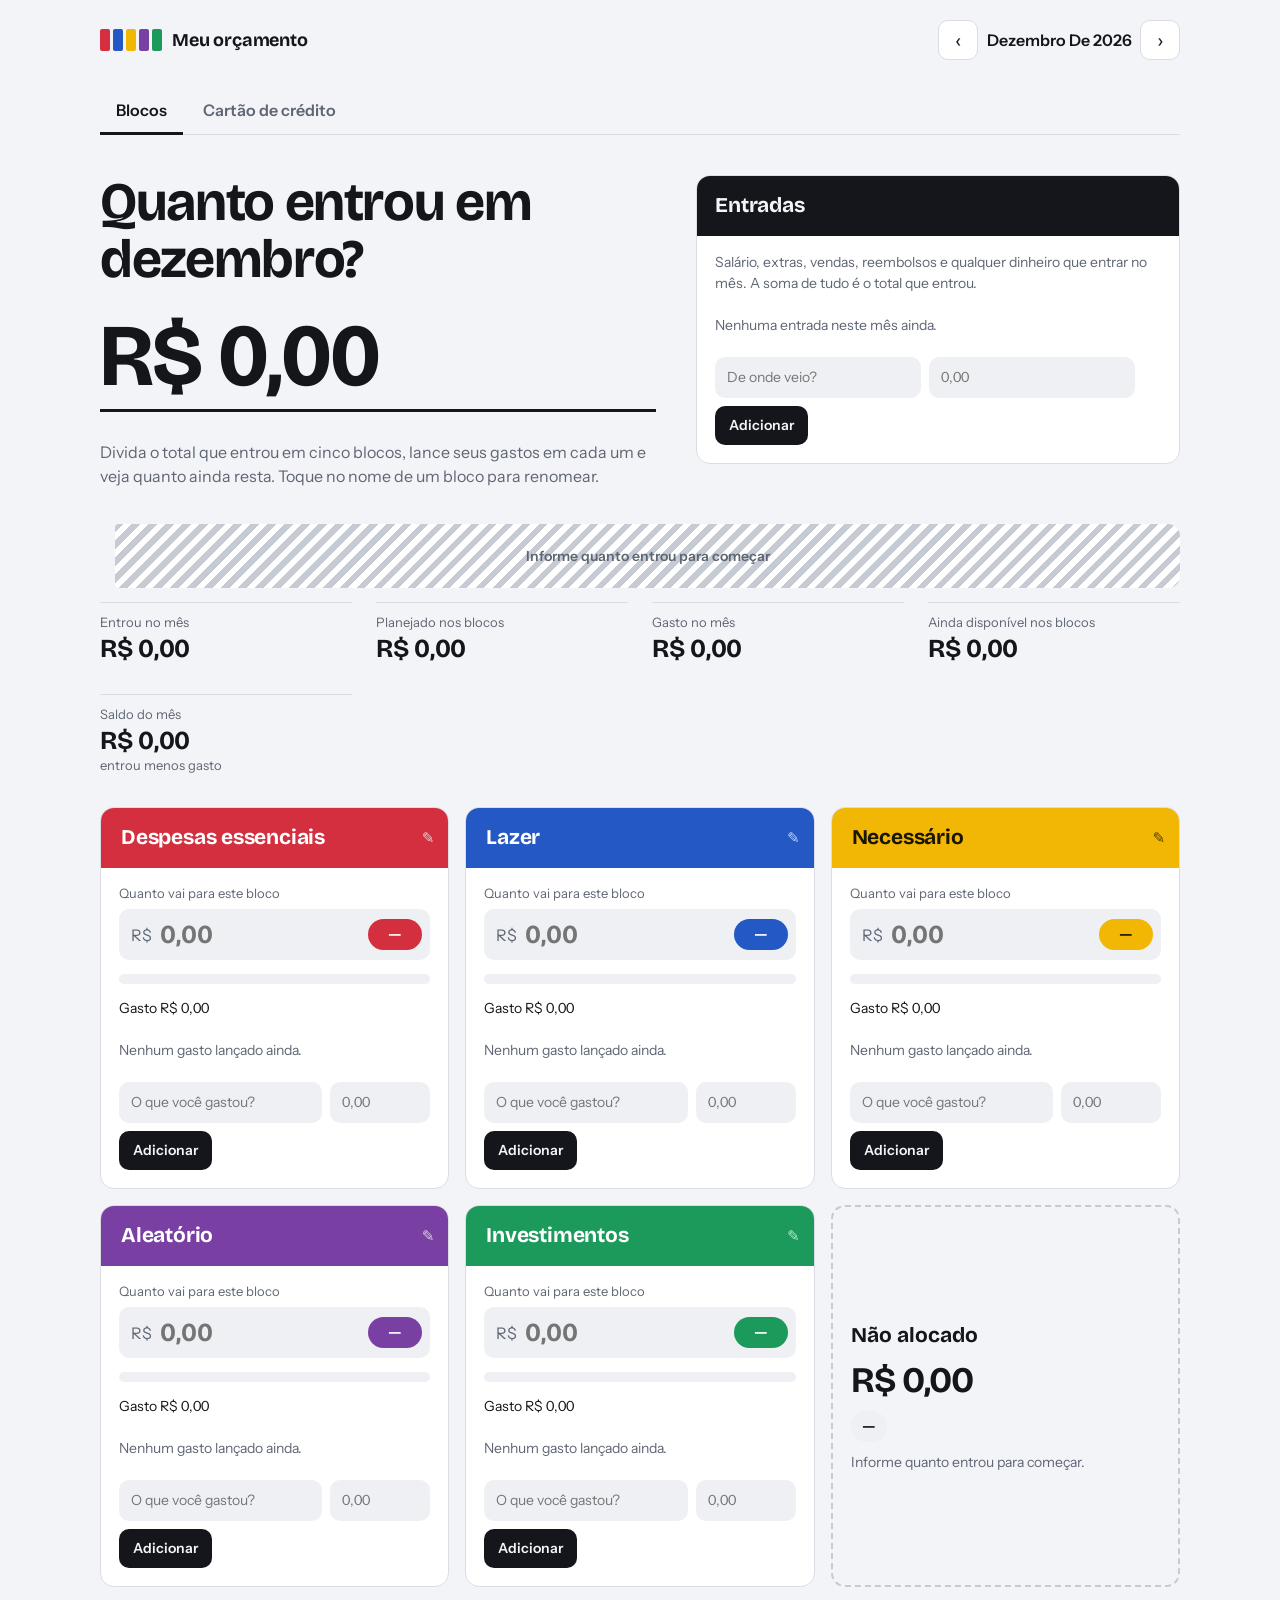
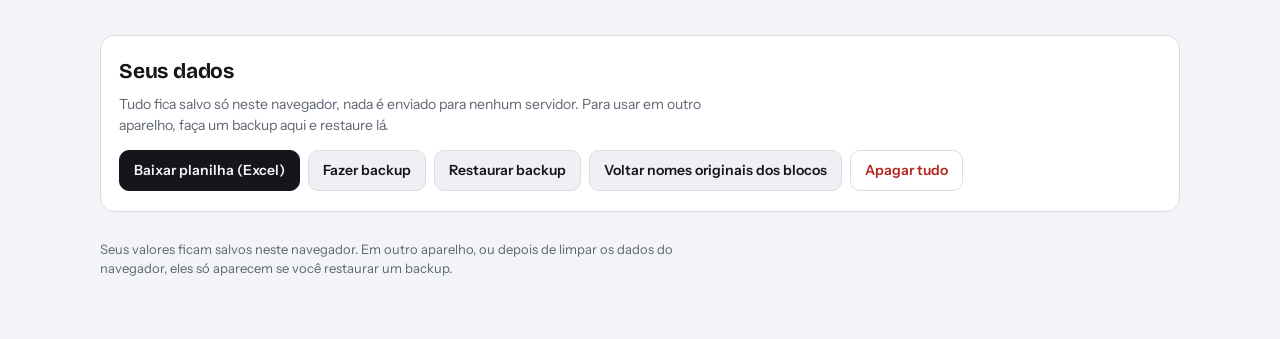
==== orcamento/index.html @ 3aa5ef47 "Cria versão pública da planilha Meu orçamento por blocos Página estática na pasta orcamento/, pronta" ====
<!DOCTYPE html>
<html lang="pt-BR">
<head>
<meta charset="utf-8">
<meta name="viewport" content="width=device-width, initial-scale=1, viewport-fit=cover">
<title>Meu orçamento por blocos</title>
<meta name="description" content="Planilha de orçamento gratuita: divida o que entrou no mês em 5 blocos, lance gastos e compras no cartão e veja quanto ainda resta. Seus dados ficam só no seu aparelho.">
<meta name="theme-color" content="#14161B">
<meta property="og:type" content="website">
<meta property="og:locale" content="pt_BR">
<meta property="og:title" content="Meu orçamento por blocos">
<meta property="og:description" content="Divida o que entrou no mês em 5 blocos, lance seus gastos e veja quanto ainda resta. Grátis e sem cadastro.">
<meta property="og:image" content="og.png">
<meta property="og:image:width" content="1200">
<meta property="og:image:height" content="630">
<meta name="twitter:card" content="summary_large_image">
<link rel="manifest" href="manifest.webmanifest">
<link rel="icon" href="icons/icon.svg" type="image/svg+xml">
<link rel="apple-touch-icon" href="icons/icon-192.png">
<meta name="apple-mobile-web-app-capable" content="yes">
<meta name="apple-mobile-web-app-title" content="Orçamento">
<link rel="preconnect" href="https://fonts.googleapis.com">
<link rel="preconnect" href="https://fonts.gstatic.com" crossorigin>
<link href="https://fonts.googleapis.com/css2?family=Bricolage+Grotesque:opsz,wght@12..96,500;12..96,700&family=Instrument+Sans:wght@400;500;600&display=swap" rel="stylesheet">
<style>
:root{
  --bg:#F3F4F7; --surface:#FFFFFF; --ink:#14161B; --muted:#5E6573; --line:#DADDE4;
  --field:#EEF0F4; --danger:#B3261E; --hatch:#C5CAD3;
  --display:'Bricolage Grotesque','Segoe UI',system-ui,sans-serif;
  --body:'Instrument Sans','Segoe UI',system-ui,-apple-system,sans-serif;
  box-sizing:border-box;
  padding-top:env(safe-area-inset-top,0px);
  padding-bottom:env(safe-area-inset-bottom,0px);
}
@media (prefers-color-scheme: dark){
  :root:not([data-theme="light"]){
    --bg:#101216; --surface:#181B21; --ink:#ECEEF2; --muted:#9AA1AE; --line:#2B3038;
    --field:#20242B; --danger:#FF8F86; --hatch:#3A404B;
  }
}
:root[data-theme="dark"]{
  --bg:#101216; --surface:#181B21; --ink:#ECEEF2; --muted:#9AA1AE; --line:#2B3038;
  --field:#20242B; --danger:#FF8F86; --hatch:#3A404B;
}
html{scroll-padding-top:env(safe-area-inset-top,0px);}
*,*::before,*::after{box-sizing:border-box;}
body{margin:0;background:var(--bg);color:var(--ink);font-family:var(--body);font-size:16px;line-height:1.5;-webkit-font-smoothing:antialiased;}
.wrap{max-width:1120px;margin:0 auto;padding:0 20px;}
button,input{font:inherit;color:inherit;}
button{cursor:pointer;}
:focus-visible{outline:3px solid var(--ink);outline-offset:2px;}
.num,.money,.seg,.pct,.nums,.exp .v,.summary dd{font-variant-numeric:tabular-nums;}

/* topo */
.top{display:flex;align-items:center;justify-content:space-between;gap:12px;padding:20px 0 0;flex-wrap:wrap;}
.brand{display:flex;align-items:center;gap:10px;font-family:var(--display);font-weight:700;font-size:18px;letter-spacing:-.01em;}
.mark{display:flex;gap:3px;}
.mark i{display:block;width:10px;height:22px;border-radius:2px;}
.monthnav{display:flex;align-items:center;gap:6px;}
.monthnav button{width:40px;height:40px;border-radius:10px;border:1px solid var(--line);background:var(--surface);font-size:20px;line-height:1;display:grid;place-items:center;}
.monthnav button:hover{border-color:var(--ink);}
#monthLabel{min-width:150px;text-align:center;font-weight:600;text-transform:capitalize;}

/* hero */
.hero{padding:40px 0 4px;}
.hero h1{font-family:var(--display);font-weight:700;font-size:clamp(30px,5.4vw,54px);line-height:1.05;letter-spacing:-.025em;margin:0 0 20px;max-width:18ch;}
.lede{color:var(--muted);max-width:54ch;margin:18px 0 0;}
.copy{margin-top:14px;border:1px solid var(--line);background:var(--surface);border-radius:10px;padding:9px 14px;font-weight:600;}
.copy:hover{border-color:var(--ink);}

/* faixa proporcional */
.strip{display:flex;gap:3px;height:64px;margin:32px 0 14px;}
.seg{flex:0 1 0;flex-grow:0;min-width:0;overflow:hidden;white-space:nowrap;display:flex;align-items:center;justify-content:center;font-weight:600;font-size:14px;background:var(--c);color:var(--on);border-radius:4px;transition:flex-grow .35s ease;}
.seg:first-child{border-radius:12px 4px 4px 12px;}
.seg:last-child{border-radius:4px 12px 12px 4px;}
.seg.free{background:repeating-linear-gradient(135deg,var(--hatch) 0 6px,transparent 6px 12px);background-color:var(--surface);color:var(--muted);}
.warn{color:var(--danger);font-weight:600;margin:0 0 10px;}
.warn:empty{display:none;}

.summary{display:grid;grid-template-columns:repeat(auto-fit,minmax(200px,1fr));gap:12px 24px;margin:0;}
.summary div{border-top:1px solid var(--line);padding-top:10px;}
.summary dt{font-size:13px;color:var(--muted);}
.summary dd{margin:0;}
.summary .big{font-family:var(--display);font-weight:700;font-size:26px;line-height:1.2;letter-spacing:-.01em;}
.summary .sub{font-size:13px;color:var(--muted);min-height:1.4em;}

/* blocos */
.grid{display:grid;grid-template-columns:repeat(auto-fill,minmax(min(100%,320px),1fr));gap:16px;margin-top:32px;}
.block{background:var(--surface);border:1px solid var(--line);border-radius:14px;overflow:hidden;display:flex;flex-direction:column;}
.bh{background:var(--c);color:var(--on);padding:10px 14px;display:flex;align-items:center;gap:6px;}
.bname{flex:1;min-width:0;border:0;border-radius:8px;background:transparent;color:inherit;font-family:var(--display);font-weight:700;font-size:21px;letter-spacing:-.01em;padding:4px 6px;}
.bname:hover{background:rgba(255,255,255,.14);}
.bname:focus{outline:2px solid var(--on);background:rgba(0,0,0,.12);}
.bh .pen{opacity:.75;font-size:15px;pointer-events:none;}
.bb{padding:16px 18px 18px;display:flex;flex-direction:column;gap:14px;flex:1;}
.plan label{display:block;font-size:13px;color:var(--muted);margin-bottom:6px;}
.planrow{display:flex;align-items:center;gap:8px;background:var(--field);border-radius:10px;padding:6px 8px 6px 12px;}
.planrow:focus-within{outline:2px solid var(--ink);}
.planrow .rs{color:var(--muted);}
.planrow input{flex:1;min-width:0;border:0;background:transparent;outline:none;font-family:var(--display);font-weight:700;font-size:26px;padding:0;}
.pct{background:var(--c);color:var(--on);border-radius:999px;padding:4px 11px;font-weight:700;font-size:15px;min-width:54px;text-align:center;}
.meter{height:10px;background:var(--field);border-radius:99px;overflow:hidden;}
.fill{height:100%;width:0;background:var(--c);border-radius:99px;transition:width .3s ease;}
.nums{display:flex;justify-content:space-between;gap:8px;font-size:14px;flex-wrap:wrap;}
.nums .over{color:var(--danger);font-weight:600;}
.exp{list-style:none;margin:0;padding:0;max-height:190px;overflow-y:auto;}
.exp li{display:flex;align-items:center;gap:8px;padding:7px 0;border-bottom:1px solid var(--line);font-size:14px;}
.exp .d{flex:1;overflow-wrap:anywhere;}
.exp .x{width:28px;height:28px;border:0;background:none;color:var(--muted);border-radius:6px;font-size:18px;line-height:1;}
.exp .x:hover{color:var(--danger);background:var(--field);}
.exp li.empty{color:var(--muted);border-bottom:0;padding-left:0;}
.add{display:flex;flex-wrap:wrap;gap:8px;}
.add input{background:var(--field);border:1px solid transparent;border-radius:10px;padding:9px 11px;font-size:14px;min-width:0;}
.add input:focus{outline:2px solid var(--ink);}
.add [data-desc]{flex:1 1 140px;}
.add [data-val]{flex:0 0 100px;}
.add button{flex:0 0 auto;background:var(--ink);color:var(--bg);border:0;border-radius:10px;padding:9px 14px;font-weight:600;font-size:14px;}
.add button:hover{opacity:.85;}
.err{margin:-6px 0 0;font-size:13px;color:var(--danger);}
.err:empty{display:none;}

.free-card{border:2px dashed var(--hatch);border-radius:14px;padding:20px 18px;display:flex;flex-direction:column;justify-content:center;gap:10px;min-height:180px;}
.free-card h2{margin:0;font-family:var(--display);font-weight:700;font-size:21px;}
.free-card.neg h2,.free-card.neg .fv{color:var(--danger);}
.free-card .fv{font-family:var(--display);font-weight:700;font-size:36px;line-height:1.1;letter-spacing:-.02em;}
.free-card .fp{align-self:flex-start;background:var(--field);border-radius:999px;padding:4px 11px;font-weight:700;font-size:15px;}
.free-card .fh{margin:0;color:var(--muted);font-size:14px;}

[hidden]{display:none !important;}
.hero-grid{display:grid;grid-template-columns:minmax(0,1.15fr) minmax(0,1fr);gap:32px 40px;align-items:start;}
@media (max-width:820px){.hero-grid{grid-template-columns:1fr;}}
.bigtotal{width:min(100%,560px);border-bottom:3px solid var(--ink);padding-bottom:4px;margin-bottom:28px;font-family:var(--display);font-weight:700;font-size:clamp(44px,11vw,88px);line-height:1.1;letter-spacing:-.02em;font-variant-numeric:tabular-nums;overflow-wrap:anywhere;}
.inbox{background:var(--surface);border:1px solid var(--line);border-radius:14px;overflow:hidden;}
.inbox .ih{background:var(--ink);color:var(--bg);padding:14px 18px;display:flex;justify-content:space-between;align-items:baseline;gap:12px;}
.inbox h2{margin:0;font-family:var(--display);font-weight:700;font-size:21px;letter-spacing:-.01em;}
.inbox .ib{padding:16px 18px 18px;display:flex;flex-direction:column;gap:14px;}
.inbox .isub{margin:0;font-size:14px;color:var(--muted);}
.tabs{display:flex;gap:4px;margin:28px 0 0;border-bottom:1px solid var(--line);}
.tabs button{border:0;background:none;padding:10px 16px;font-weight:600;color:var(--muted);border-bottom:3px solid transparent;margin-bottom:-1px;}
.tabs button:hover{color:var(--ink);}
.tabs button[aria-selected="true"]{color:var(--ink);border-bottom-color:var(--ink);}
.exp li.cardli{padding-right:36px;}
.exp .ctag{display:inline-block;margin-left:8px;padding:1px 8px;border-radius:999px;background:var(--field);color:var(--muted);font-size:12px;font-weight:600;white-space:nowrap;}
.cardline{margin:-6px 0 0;font-size:13px;color:var(--muted);}
.cardline:empty{display:none;}

.cardhead{display:flex;justify-content:space-between;align-items:flex-end;gap:16px;flex-wrap:wrap;padding-top:40px;}
.ptitle{font-family:var(--display);font-weight:700;font-size:clamp(30px,5.4vw,54px);line-height:1.05;letter-spacing:-.025em;margin:0;}
.ftotal{font-family:var(--display);font-weight:700;font-size:clamp(32px,7vw,56px);line-height:1.05;letter-spacing:-.02em;font-variant-numeric:tabular-nums;}
.cform{background:var(--surface);border:1px solid var(--line);border-radius:14px;padding:18px;margin-top:24px;display:grid;grid-template-columns:repeat(auto-fit,minmax(160px,1fr));gap:14px;align-items:end;}
.cform label{display:block;font-size:13px;color:var(--muted);margin-bottom:6px;}
.cform input,.cform select{width:100%;background:var(--field);border:1px solid transparent;border-radius:10px;padding:10px 11px;font-size:15px;color:var(--ink);font-family:inherit;}
.cform input:focus,.cform select:focus{outline:2px solid var(--ink);}
.cform .wide{grid-column:1/-1;}
.cform button{background:var(--ink);color:var(--bg);border:0;border-radius:10px;padding:11px 16px;font-weight:600;}
.cform button:hover{opacity:.85;}
.cform .note{grid-column:1/-1;margin:0;font-size:13px;color:var(--muted);min-height:1.4em;}
.cform .err{grid-column:1/-1;margin:0;}
.flist{list-style:none;margin:20px 0 0;padding:0;background:var(--surface);border:1px solid var(--line);border-radius:14px;overflow:hidden;}
.flist li{display:flex;align-items:center;gap:12px;padding:12px 16px;border-bottom:1px solid var(--line);}
.flist li:last-child{border-bottom:0;}
.flist .dot{flex:0 0 12px;height:12px;border-radius:3px;}
.flist .info{flex:1;min-width:0;overflow-wrap:anywhere;}
.flist .info small{display:block;color:var(--muted);font-size:13px;}
.flist .v{font-weight:600;font-variant-numeric:tabular-nums;}
.flist .x{width:30px;height:30px;border:0;background:none;color:var(--muted);border-radius:6px;font-size:18px;line-height:1;}
.flist .x:hover{color:var(--danger);background:var(--field);}
.flist li.empty{color:var(--muted);padding:18px 16px;}
.chips{display:flex;flex-wrap:wrap;gap:8px;margin-top:16px;}
.chip{background:var(--c);color:var(--on);border-radius:999px;padding:6px 12px;font-weight:600;font-size:14px;font-variant-numeric:tabular-nums;}
.fnote{font-size:13px;color:var(--muted);margin:12px 0 0;max-width:70ch;}
.nextwrap{margin-top:32px;}
.nextwrap h2{font-family:var(--display);font-weight:700;font-size:20px;margin:0 0 12px;}

/* seus dados */
.tools{margin-top:48px;background:var(--surface);border:1px solid var(--line);border-radius:14px;padding:20px 18px;}
.tools h2{margin:0 0 6px;font-family:var(--display);font-weight:700;font-size:21px;letter-spacing:-.01em;}
.tools p{margin:0;color:var(--muted);font-size:14px;max-width:70ch;}
.toolbtns{display:flex;flex-wrap:wrap;gap:8px;margin-top:14px;}
.toolbtns button{border:1px solid var(--line);background:var(--field);border-radius:10px;padding:9px 14px;font-weight:600;font-size:14px;}
.toolbtns button:hover{border-color:var(--ink);}
.toolbtns .primary{background:var(--ink);color:var(--bg);border-color:var(--ink);}
.toolbtns .danger{color:var(--danger);background:transparent;}
.toolbtns .danger:hover{border-color:var(--danger);}
.tools .msg{margin-top:10px;font-weight:600;color:var(--ink);}
.tools .msg:empty{display:none;}

footer{padding:28px 0 56px;color:var(--muted);font-size:13px;}
footer p{margin:0 0 4px;max-width:70ch;}
footer a{color:var(--ink);font-weight:600;}
.storewarn{color:var(--danger);font-weight:600;}
.storewarn:empty{display:none;}

@media (prefers-reduced-motion: reduce){.seg,.fill{transition:none;}}
@media (max-width:520px){.wrap{padding:0 16px;}.strip{height:52px;}.seg{font-size:12px;}}
</style>
</head>
<body>
<div class="wrap">
  <header class="top">
    <div class="brand">
      <span class="mark" aria-hidden="true">
        <i style="background:#D42F3F"></i><i style="background:#2458C4"></i><i style="background:#F2B705"></i><i style="background:#7A3FA3"></i><i style="background:#1C9A5B"></i>
      </span>
      Meu orçamento
    </div>
    <nav class="monthnav" aria-label="Escolher mês">
      <button id="prev" type="button" aria-label="Mês anterior">‹</button>
      <span id="monthLabel" aria-live="polite"></span>
      <button id="next" type="button" aria-label="Próximo mês">›</button>
    </nav>
  </header>

  <div class="tabs" role="tablist" aria-label="Seções">
    <button type="button" role="tab" id="tab-blocos" aria-selected="true" aria-controls="panel-blocos">Blocos</button>
    <button type="button" role="tab" id="tab-cartao" aria-selected="false" aria-controls="panel-cartao" tabindex="-1">Cartão de crédito</button>
  </div>

  <main>
  <div id="panel-blocos" role="tabpanel" aria-labelledby="tab-blocos">
    <section class="hero">
    <div class="hero-grid">
    <div>
      <h1 id="heroTitle">Quanto entrou neste mês?</h1>
      <div id="bigTotal" class="bigtotal" aria-live="polite" aria-label="Total que entrou no mês">R$ 0,00</div>
      <p class="lede">Divida o total que entrou em cinco blocos, lance seus gastos em cada um e veja quanto ainda resta. Toque no nome de um bloco para renomear.</p>
      <button id="copyPlan" class="copy" type="button" hidden></button>
    </div>

    <div class="inbox">
      <div class="ih"><h2>Entradas</h2></div>
      <div class="ib">
        <p class="isub">Salário, extras, vendas, reembolsos e qualquer dinheiro que entrar no mês. A soma de tudo é o total que entrou.</p>
        <ul id="entList" class="exp"></ul>
        <div class="add">
          <input id="entDesc" type="text" maxlength="60" placeholder="De onde veio?" aria-label="Descrição da entrada" autocomplete="off">
          <input id="entVal" class="money" inputmode="decimal" placeholder="0,00" aria-label="Valor da entrada" autocomplete="off">
          <button id="entAdd" type="button">Adicionar</button>
        </div>
        <p id="entErr" class="err" role="alert"></p>
      </div>
    </div>
    </div>
    </section>

    <section aria-label="Como a renda está dividida">
      <div id="strip" class="strip"></div>
      <p id="warn" class="warn" role="status"></p>
      <dl id="summary" class="summary"></dl>
    </section>

    <section id="grid" class="grid" aria-label="Blocos do mês"></section>
  </div>

  <div id="panel-cartao" role="tabpanel" aria-labelledby="tab-cartao" hidden>
    <div class="cardhead">
      <h1 id="cardTitle" class="ptitle">Fatura do mês</h1>
      <div id="faturaTotal" class="ftotal">R$ 0,00</div>
    </div>
    <p class="lede">Lance cada compra no cartão e escolha a qual bloco ela pertence. O valor entra no gasto desse bloco, no mês da fatura. Não lance a mesma compra de novo na aba Blocos.</p>

    <div class="cform">
      <div class="wide">
        <label for="cDesc">O que você comprou</label>
        <input id="cDesc" type="text" maxlength="60" placeholder="Ex.: Tênis, assinatura, mercado" autocomplete="off">
      </div>
      <div>
        <label for="cVal">Valor total da compra (R$)</label>
        <input id="cVal" inputmode="decimal" placeholder="0,00" autocomplete="off">
      </div>
      <div>
        <label for="cParc">Parcelas</label>
        <input id="cParc" type="number" min="1" max="48" value="1" inputmode="numeric">
      </div>
      <div>
        <label for="cBlock">Bloco</label>
        <select id="cBlock"></select>
      </div>
      <div>
        <label for="cStart">Primeira fatura</label>
        <select id="cStart"></select>
      </div>
      <div>
        <button id="cAdd" type="button">Lançar compra</button>
      </div>
      <p id="cPrev" class="note"></p>
      <p id="cErr" class="err" role="alert"></p>
    </div>

    <ul id="flist" class="flist"></ul>
    <p class="fnote">Remover uma compra apaga todas as parcelas dela, em todos os meses.</p>
    <div id="fchips" class="chips" aria-label="Fatura por bloco"></div>

    <div id="fnextWrap" class="nextwrap" hidden>
      <h2>Já comprometido nas próximas faturas</h2>
      <dl id="fnext" class="summary"></dl>
    </div>
  </div>

  <section class="tools" aria-labelledby="toolsTitle">
    <h2 id="toolsTitle">Seus dados</h2>
    <p>Tudo fica salvo só neste navegador, nada é enviado para nenhum servidor. Para usar em outro aparelho, faça um backup aqui e restaure lá.</p>
    <div class="toolbtns">
      <button id="expCsv" type="button" class="primary">Baixar planilha (Excel)</button>
      <button id="expJson" type="button">Fazer backup</button>
      <button id="impBtn" type="button">Restaurar backup</button>
      <button id="resetNames" type="button">Voltar nomes originais dos blocos</button>
      <button id="wipe" type="button" class="danger">Apagar tudo</button>
    </div>
    <input id="impJson" type="file" accept="application/json,.json" hidden>
    <p id="toolMsg" class="msg" role="status"></p>
  </section>
  </main>

  <footer>
    <p>Seus valores ficam salvos neste navegador. Em outro aparelho, ou depois de limpar os dados do navegador, eles só aparecem se você restaurar um backup.</p>
    <p id="credit" hidden></p>
    <p id="storeWarn" class="storewarn"></p>
  </footer>
</div>

<script>
(function(){
  // Seu @ do Instagram (sem o @). Deixe vazio para não mostrar o crédito no rodapé.
  var INSTAGRAM = '';

  var KEY = 'financas-blocos-v1';
  var BLOCKS = [
    {id:'essenciais',    padrao:'Despesas essenciais', cor:'#D42F3F', on:'#FFFFFF'},
    {id:'lazer',         padrao:'Lazer',               cor:'#2458C4', on:'#FFFFFF'},
    {id:'necessario',    padrao:'Necessário',          cor:'#F2B705', on:'#1B1600'},
    {id:'aleatorio',     padrao:'Aleatório',           cor:'#7A3FA3', on:'#FFFFFF'},
    {id:'investimentos', padrao:'Investimentos',       cor:'#1C9A5B', on:'#FFFFFF'}
  ];

  var brl  = new Intl.NumberFormat('pt-BR',{style:'currency',currency:'BRL'});
  var numf = new Intl.NumberFormat('pt-BR',{minimumFractionDigits:2,maximumFractionDigits:2});
  var pctf = new Intl.NumberFormat('pt-BR',{maximumFractionDigits:1});
  function fmtPct(v,t){ return t>0 ? pctf.format(v/t*100)+'%' : '—'; }
  function $(s,r){ return (r||document).querySelector(s); }
  function uid(){ return Date.now()+'-'+Math.random().toString(36).slice(2,7); }
  function esc(s){ return String(s).replace(/[&<>"']/g,function(c){ return '&#'+c.charCodeAt(0)+';'; }); }

  /* ---------- dados ---------- */
  var storageOk = true;
  function normalize(d){
    if(!d || typeof d.months!=='object' || d.months===null || Array.isArray(d.months)) return null;
    if(!Array.isArray(d.cards)) d.cards = [];
    if(!d.names || typeof d.names!=='object') d.names = {};
    Object.keys(d.months).forEach(function(k){
      var m = d.months[k];
      if(!m || typeof m!=='object'){ delete d.months[k]; return; }
      if(!m.plan) m.plan = {};
      if(!m.spent) m.spent = {};
      migrate(m);
    });
    return d;
  }
  function load(){
    try{
      var raw = localStorage.getItem(KEY);
      if(raw){ var d = normalize(JSON.parse(raw)); if(d) return d; }
    }catch(e){ storageOk = false; }
    return {months:{},cards:[],names:{}};
  }
  function save(){
    try{ localStorage.setItem(KEY, JSON.stringify(data)); storageOk = true; }
    catch(e){ storageOk = false; }
    $('#storeWarn').textContent = storageOk ? '' : 'Não foi possível salvar neste navegador. Os valores valem só enquanto esta página estiver aberta.';
  }
  var data = load();

  function applyNames(){
    BLOCKS.forEach(function(b){ b.nome = (data.names && data.names[b.id]) || b.padrao; });
  }
  applyNames();

  function ymKey(d){ return d.getFullYear()+'-'+String(d.getMonth()+1).padStart(2,'0'); }
  function keyDate(k){ var p=k.split('-').map(Number); return new Date(p[0],p[1]-1,1); }
  function monthName(k){ return keyDate(k).toLocaleDateString('pt-BR',{month:'long'}); }
  function monthLong(k){ return keyDate(k).toLocaleDateString('pt-BR',{month:'long',year:'numeric'}); }
  function shift(k,n){ var d=keyDate(k); d.setMonth(d.getMonth()+n); return ymKey(d); }
  var cur = ymKey(new Date());

  function month(){
    if(!data.months[cur]) data.months[cur] = {income:0, plan:{}, spent:{}};
    var m = data.months[cur];
    if(!m.plan) m.plan = {};
    if(!m.spent) m.spent = {};
    migrate(m);
    return m;
  }
  // a antiga "entrada do início do mês" vira uma entrada comum na lista
  function migrate(m){
    if(!m.entries) m.entries = [];
    if(m.income>0){
      m.entries.unshift({id:'ini-'+uid(), desc:'Entrada do início do mês', value:m.income});
    }
    m.income = 0;
  }
  function entriesSum(m){ return (m.entries||[]).reduce(function(a,e){ return a + e.value; },0); }
  function incomeTotal(m){ return Math.round(((m.income||0) + entriesSum(m))*100)/100; }
  function plannedSum(m){ return BLOCKS.reduce(function(a,b){ return a + (m.plan[b.id]||0); },0); }
  function monthDiff(a,b){
    var x = a.split('-').map(Number), y = b.split('-').map(Number);
    return (y[0]-x[0])*12 + (y[1]-x[1]);
  }
  // parcelas do cartão que caem na fatura de um mês
  function chargesFor(key){
    var out = [];
    data.cards.forEach(function(p){
      var i = monthDiff(p.start,key);
      if(i>=0 && i<p.parcels){
        var cents = Math.round(p.total*100), base = Math.floor(cents/p.parcels);
        var c = (i===p.parcels-1) ? cents - base*(p.parcels-1) : base;
        out.push({p:p, n:i+1, value:c/100});
      }
    });
    return out;
  }
  function cardSpent(key,id){
    return chargesFor(key).reduce(function(a,c){ return c.p.block===id ? a + c.value : a; },0);
  }
  function manualOf(m,id){ return (m.spent[id]||[]).reduce(function(a,e){ return a + e.value; },0); }
  function spentOf(m,id){ return manualOf(m,id) + cardSpent(cur,id); }
  function spentSum(m){ return BLOCKS.reduce(function(a,b){ return a + spentOf(m,b.id); },0); }

  function parseBRL(s){
    s = String(s).replace(/[^\d.,]/g,'');
    if(!s) return 0;
    if(s.indexOf(',')>-1){ s = s.replace(/\./g,'').replace(',','.'); }
    else if(/^\d{1,3}(\.\d{3})+$/.test(s)){ s = s.replace(/\./g,''); }
    var n = parseFloat(s);
    return (isFinite(n) && n>0) ? Math.round(n*100)/100 : 0;
  }
  function setField(el,v){ el.value = v>0 ? numf.format(v) : ''; }
  function clean(el){ var v = el.value.replace(/[^\d.,]/g,''); if(v!==el.value) el.value = v; }

  /* ---------- montagem ---------- */
  var grid = $('#grid'), strip = $('#strip'), segs = {}, freeSeg;

  function buildStrip(){
    strip.innerHTML = '';
    BLOCKS.forEach(function(b){
      var s = document.createElement('div');
      s.className = 'seg';
      s.style.setProperty('--c',b.cor); s.style.setProperty('--on',b.on);
      strip.appendChild(s); segs[b.id] = s;
    });
    freeSeg = document.createElement('div');
    freeSeg.className = 'seg free';
    strip.appendChild(freeSeg);
  }

  function buildCard(b,m){
    var el = document.createElement('article');
    el.className = 'block'; el.dataset.id = b.id;
    el.style.setProperty('--c',b.cor); el.style.setProperty('--on',b.on);
    el.innerHTML =
      '<div class="bh"><input class="bname" data-name type="text" maxlength="30" aria-label="Nome do bloco" autocomplete="off"><span class="pen" aria-hidden="true">✎</span></div>'+
      '<div class="bb">'+
        '<div class="plan">'+
          '<label for="plan-'+b.id+'">Quanto vai para este bloco</label>'+
          '<div class="planrow"><span class="rs">R$</span>'+
            '<input id="plan-'+b.id+'" class="money" data-plan inputmode="decimal" placeholder="0,00" autocomplete="off">'+
            '<span class="pct" data-pct>—</span></div>'+
        '</div>'+
        '<div class="meter"><div class="fill" data-fill></div></div>'+
        '<div class="nums"><span data-spent></span><span data-left></span></div>'+
        '<p class="cardline" data-card></p>'+
        '<ul class="exp" data-list></ul>'+
        '<div class="add">'+
          '<input data-desc type="text" maxlength="60" placeholder="O que você gastou?" aria-label="Descrição do gasto em '+esc(b.nome)+'">'+
          '<input data-val class="money" inputmode="decimal" placeholder="0,00" autocomplete="off" aria-label="Valor do gasto em '+esc(b.nome)+'">'+
          '<button type="button" data-add>Adicionar</button>'+
        '</div>'+
        '<p class="err" data-err role="alert"></p>'+
      '</div>';
    $('[data-name]',el).value = b.nome;
    setField($('[data-plan]',el), m.plan[b.id]||0);
    renderList(el,b.id);
    return el;
  }

  function buildFree(){
    var el = document.createElement('article');
    el.className = 'free-card'; el.id = 'free';
    el.innerHTML =
      '<h2 data-ft>Não alocado</h2>'+
      '<div class="fv" data-fv></div>'+
      '<span class="fp" data-fp>—</span>'+
      '<p class="fh" data-fh></p>';
    return el;
  }

  function renderList(card,id){
    var m = month(), ul = $('[data-list]',card);
    ul.innerHTML = '';
    var arr = m.spent[id]||[];
    var cardItems = chargesFor(cur).filter(function(c){ return c.p.block===id; });
    if(!arr.length && !cardItems.length){
      var li = document.createElement('li'); li.className='empty';
      li.textContent = 'Nenhum gasto lançado ainda.';
      ul.appendChild(li); return;
    }
    cardItems.forEach(function(c){
      var li = document.createElement('li'); li.className='cardli';
      var d = document.createElement('span'); d.className='d';
      d.textContent = c.p.desc;
      var tag = document.createElement('small'); tag.className='ctag';
      tag.textContent = c.p.parcels>1 ? 'Cartão '+c.n+'/'+c.p.parcels : 'Cartão';
      d.appendChild(tag);
      var v = document.createElement('span'); v.className='v'; v.textContent = brl.format(c.value);
      li.appendChild(d); li.appendChild(v);
      ul.appendChild(li);
    });
    arr.slice().reverse().forEach(function(e){
      var li = document.createElement('li');
      var d = document.createElement('span'); d.className='d'; d.textContent = e.desc;
      var v = document.createElement('span'); v.className='v'; v.textContent = brl.format(e.value);
      var x = document.createElement('button'); x.type='button'; x.className='x'; x.textContent='×';
      x.setAttribute('aria-label','Remover gasto '+e.desc); x.dataset.del = e.id;
      li.appendChild(d); li.appendChild(v); li.appendChild(x);
      ul.appendChild(li);
    });
  }

  function renderAll(){
    var m = month();
    $('#monthLabel').textContent = monthLong(cur);
    $('#heroTitle').textContent = 'Quanto entrou em '+monthName(cur)+'?';
    grid.innerHTML = '';
    BLOCKS.forEach(function(b){ grid.appendChild(buildCard(b,m)); });
    grid.appendChild(buildFree());
    fillStart();
    renderCard();
    renderEntries();
    updateDerived();
  }

  /* ---------- outras entradas ---------- */
  function renderEntries(){
    var m = month();
    var ul = $('#entList'); ul.innerHTML = '';
    if(!m.entries.length){
      var e = document.createElement('li'); e.className = 'empty';
      e.textContent = 'Nenhuma entrada neste mês ainda.';
      ul.appendChild(e); return;
    }
    m.entries.slice().reverse().forEach(function(en){
      var li = document.createElement('li');
      var d = document.createElement('span'); d.className = 'd'; d.textContent = en.desc;
      var v = document.createElement('span'); v.className = 'v'; v.textContent = brl.format(en.value);
      var x = document.createElement('button'); x.type = 'button'; x.className = 'x'; x.textContent = '×';
      x.setAttribute('aria-label','Remover entrada '+en.desc); x.dataset.dele = en.id;
      li.appendChild(d); li.appendChild(v); li.appendChild(x);
      ul.appendChild(li);
    });
  }

  function addEntry(){
    var m = month(), valEl = $('#entVal'), descEl = $('#entDesc');
    var v = parseBRL(valEl.value);
    if(v<=0){ $('#entErr').textContent = 'Informe um valor maior que zero.'; valEl.focus(); return; }
    $('#entErr').textContent = '';
    m.entries.push({id:uid(), desc:descEl.value.trim()||'Sem descrição', value:v});
    save();
    descEl.value = ''; valEl.value = '';
    renderEntries(); updateDerived();
    descEl.focus();
  }

  /* ---------- cartão de crédito ---------- */
  function blockById(id){ return BLOCKS.filter(function(b){ return b.id===id; })[0] || BLOCKS[0]; }

  function fillBlocks(){
    var sel = $('#cBlock'), was = sel.value;
    sel.innerHTML = BLOCKS.map(function(b){ return '<option value="'+b.id+'">'+esc(b.nome)+'</option>'; }).join('');
    if(was) sel.value = was;
  }
  function fillStart(){
    var html = '';
    for(var i=0;i<12;i++){
      var k = shift(cur,i);
      html += '<option value="'+k+'">'+monthLong(k)+'</option>';
    }
    $('#cStart').innerHTML = html;
  }
  function refreshLists(){
    BLOCKS.forEach(function(b){
      var card = $('[data-id="'+b.id+'"]',grid);
      if(card) renderList(card,b.id);
    });
  }
  function sumCharges(list){ return list.reduce(function(a,c){ return a + c.value; },0); }

  function renderCard(){
    var list = chargesFor(cur);
    $('#cardTitle').textContent = 'Fatura de '+monthName(cur);
    $('#faturaTotal').textContent = brl.format(sumCharges(list));

    var ul = $('#flist'); ul.innerHTML = '';
    if(!list.length){
      var e = document.createElement('li'); e.className = 'empty';
      e.textContent = 'Nenhuma compra nesta fatura. Lance a primeira no formulário acima.';
      ul.appendChild(e);
    }
    list.forEach(function(c){
      var b = blockById(c.p.block);
      var li = document.createElement('li');
      var dot = document.createElement('span'); dot.className = 'dot'; dot.style.background = b.cor;
      var info = document.createElement('div'); info.className = 'info';
      var t = document.createElement('div'); t.textContent = c.p.desc;
      var s = document.createElement('small');
      s.textContent = (c.p.parcels>1 ? 'Parcela '+c.n+' de '+c.p.parcels+' (total '+brl.format(c.p.total)+')' : 'À vista')+', '+b.nome;
      info.appendChild(t); info.appendChild(s);
      var v = document.createElement('span'); v.className = 'v'; v.textContent = brl.format(c.value);
      var x = document.createElement('button'); x.type = 'button'; x.className = 'x'; x.textContent = '×';
      x.setAttribute('aria-label','Remover compra '+c.p.desc+(c.p.parcels>1?' e todas as parcelas':''));
      x.dataset.delp = c.p.id;
      li.appendChild(dot); li.appendChild(info); li.appendChild(v); li.appendChild(x);
      ul.appendChild(li);
    });

    var chips = $('#fchips'); chips.innerHTML = '';
    BLOCKS.forEach(function(b){
      var v = list.reduce(function(a,c){ return c.p.block===b.id ? a + c.value : a; },0);
      if(v<=0) return;
      var s = document.createElement('span'); s.className = 'chip';
      s.style.setProperty('--c',b.cor); s.style.setProperty('--on',b.on);
      s.textContent = b.nome+' '+brl.format(v)+' ('+fmtPct(v,sumCharges(list))+' da fatura)';
      chips.appendChild(s);
    });

    var html = '', any = false;
    for(var i=1;i<=3;i++){
      var k = shift(cur,i), tot = sumCharges(chargesFor(k));
      if(tot>0) any = true;
      html += '<div><dt>Fatura de '+monthName(k)+'</dt><dd class="big">'+brl.format(tot)+'</dd></div>';
    }
    $('#fnext').innerHTML = html;
    $('#fnextWrap').hidden = !any;
  }

  function updatePreview(){
    var t = parseBRL($('#cVal').value);
    var n = Math.max(1,Math.min(48,parseInt($('#cParc').value,10)||1));
    $('#cPrev').textContent = t<=0 ? '' :
      (n>1 ? n+' parcelas de cerca de '+brl.format(t/n)+', uma em cada fatura.' : 'Compra à vista de '+brl.format(t)+' na fatura escolhida.');
  }

  function addPurchase(){
    var err = $('#cErr');
    var total = parseBRL($('#cVal').value);
    var parcels = Math.max(1,Math.min(48,parseInt($('#cParc').value,10)||1));
    if(total<=0){ err.textContent = 'Informe o valor total da compra.'; $('#cVal').focus(); return; }
    err.textContent = '';
    data.cards.push({
      id: uid(),
      desc: $('#cDesc').value.trim() || 'Sem descrição',
      total: total, parcels: parcels,
      block: $('#cBlock').value, start: $('#cStart').value
    });
    save();
    $('#cDesc').value = ''; $('#cVal').value = ''; $('#cParc').value = 1; updatePreview();
    renderCard(); refreshLists(); updateDerived();
    $('#cDesc').focus();
  }

  function showTab(name){
    ['blocos','cartao'].forEach(function(n){
      var on = n===name;
      $('#panel-'+n).hidden = !on;
      var t = $('#tab-'+n);
      t.setAttribute('aria-selected', on ? 'true' : 'false');
      t.tabIndex = on ? 0 : -1;
    });
    if(name==='cartao') renderCard();
  }

  /* ---------- atualização dos números ---------- */
  function updateDerived(){
    var m = month();
    var income = incomeTotal(m);
    var planned = plannedSum(m);
    var spentTotal = spentSum(m);
    var free = income - planned;
    var base = Math.max(income, planned);

    BLOCKS.forEach(function(b){
      var card = $('[data-id="'+b.id+'"]',grid);
      if(!card) return;
      var pl = m.plan[b.id]||0, sp = spentOf(m,b.id);
      $('[data-pct]',card).textContent = fmtPct(pl,income);
      $('[data-fill]',card).style.width = (pl>0 ? Math.min(100, sp/pl*100) : (sp>0 ? 100 : 0))+'%';
      $('[data-spent]',card).textContent = 'Gasto '+brl.format(sp);
      var cs = cardSpent(cur,b.id);
      $('[data-card]',card).textContent = cs>0 ? 'Inclui '+brl.format(cs)+' do cartão' : '';
      var left = $('[data-left]',card);
      left.classList.toggle('over', sp>pl);
      left.textContent = pl>0 ? (sp<=pl ? 'Restam '+brl.format(pl-sp) : 'Passou '+brl.format(sp-pl))
                              : (sp>0 ? 'Sem valor planejado' : '');
      var seg = segs[b.id];
      seg.style.flexGrow = pl;
      seg.textContent = (base>0 && pl/base>=0.07) ? fmtPct(pl,income) : '';
      seg.title = b.nome+': '+brl.format(pl)+(income>0?' ('+fmtPct(pl,income)+')':'');
    });

    // faixa: parte não alocada
    if(base===0){
      freeSeg.style.flexGrow = 1;
      freeSeg.textContent = 'Informe quanto entrou para começar';
    } else {
      freeSeg.style.flexGrow = Math.max(free,0);
      freeSeg.textContent = (free>0 && free/base>=0.12) ? 'Não alocado '+fmtPct(free,income) : '';
    }
    freeSeg.title = 'Não alocado: '+brl.format(Math.max(free,0));

    // cartão "Não alocado"
    var fc = $('#free');
    if(fc){
      var neg = free<0;
      fc.classList.toggle('neg',neg);
      $('[data-ft]',fc).textContent = neg ? 'Acima da renda' : 'Não alocado';
      $('[data-fv]',fc).textContent = brl.format(Math.abs(free));
      $('[data-fp]',fc).textContent = fmtPct(Math.abs(free),income);
      $('[data-fh]',fc).textContent =
        income===0 ? 'Informe quanto entrou para começar.' :
        neg ? 'Você planejou mais do que entrou. Reduza algum bloco.' :
        free===0 ? 'Tudo distribuído nos blocos.' :
        'Ainda sem bloco. Distribua nos campos ao lado.';
    }

    $('#warn').textContent = (planned>income && income>0)
      ? 'Você planejou '+brl.format(planned-income)+' a mais do que entrou.' : '';

    $('#summary').innerHTML =
      '<div><dt>Entrou no mês</dt><dd class="big">'+brl.format(income)+'</dd><dd class="sub"></dd></div>'+
      '<div><dt>Planejado nos blocos</dt><dd class="big">'+brl.format(planned)+'</dd><dd class="sub">'+(income>0?fmtPct(planned,income)+' da renda':'')+'</dd></div>'+
      '<div><dt>Gasto no mês</dt><dd class="big">'+brl.format(spentTotal)+'</dd><dd class="sub">'+(planned>0?fmtPct(spentTotal,planned)+' do planejado':'')+'</dd></div>'+
      '<div><dt>Ainda disponível nos blocos</dt><dd class="big">'+brl.format(planned-spentTotal)+'</dd><dd class="sub">'+(planned>0?'planejado menos gasto':'')+'</dd></div>'+
      '<div><dt>Saldo do mês</dt><dd class="big">'+brl.format(income-spentTotal)+'</dd><dd class="sub">entrou menos gasto</dd></div>';

    $('#bigTotal').textContent = brl.format(income);

    // botão de repetir planejamento
    var pm = data.months[shift(cur,-1)];
    var btn = $('#copyPlan');
    var canCopy = pm && plannedSum(pm)>0 && planned===0 && !income;
    btn.hidden = !canCopy;
    if(canCopy) btn.textContent = 'Repetir o planejamento de '+monthName(shift(cur,-1));
  }

  /* ---------- gastos ---------- */
  function addExpense(card){
    var m = month(), id = card.dataset.id;
    var descEl = $('[data-desc]',card), valEl = $('[data-val]',card), err = $('[data-err]',card);
    var v = parseBRL(valEl.value);
    if(v<=0){ err.textContent = 'Informe um valor maior que zero.'; valEl.focus(); return; }
    err.textContent = '';
    if(!m.spent[id]) m.spent[id] = [];
    m.spent[id].push({id:uid(), desc:descEl.value.trim()||'Sem descrição', value:v});
    save();
    descEl.value = ''; valEl.value = '';
    renderList(card,id);
    updateDerived();
    descEl.focus();
  }

  /* ---------- nomes dos blocos ---------- */
  function rename(id,value){
    var b = blockById(id), v = value.trim();
    if(v && v!==b.padrao) data.names[id] = v; else delete data.names[id];
    b.nome = v || b.padrao;
    save(); fillBlocks(); renderCard(); updateDerived();
  }

  /* ---------- seus dados ---------- */
  function download(name,content,type){
    var url = URL.createObjectURL(new Blob([content],{type:type}));
    var a = document.createElement('a');
    a.href = url; a.download = name;
    document.body.appendChild(a); a.click(); a.remove();
    setTimeout(function(){ URL.revokeObjectURL(url); },1000);
  }
  function toolMsg(t){ $('#toolMsg').textContent = t; }
  function today(){ return ymKey(new Date())+'-'+String(new Date().getDate()).padStart(2,'0'); }

  function csvCell(v){ v = String(v); return /[;"\r\n]/.test(v) ? '"'+v.replace(/"/g,'""')+'"' : v; }
  function exportCsv(){
    var keys = {};
    Object.keys(data.months).forEach(function(k){ keys[k] = 1; });
    data.cards.forEach(function(p){ for(var i=0;i<p.parcels;i++) keys[shift(p.start,i)] = 1; });
    var rows = [['Mês','Tipo','Bloco','Descrição','Valor (R$)']];
    Object.keys(keys).sort().forEach(function(k){
      var m = data.months[k] || {entries:[],plan:{},spent:{}}, ml = monthLong(k);
      (m.entries||[]).forEach(function(e){ rows.push([ml,'Entrada','',e.desc,numf.format(e.value)]); });
      BLOCKS.forEach(function(b){
        if((m.plan||{})[b.id]>0) rows.push([ml,'Planejado',b.nome,'',numf.format(m.plan[b.id])]);
      });
      BLOCKS.forEach(function(b){
        ((m.spent||{})[b.id]||[]).forEach(function(e){ rows.push([ml,'Gasto',b.nome,e.desc,numf.format(e.value)]); });
      });
      chargesFor(k).forEach(function(c){
        rows.push([ml,'Cartão',blockById(c.p.block).nome,c.p.desc+(c.p.parcels>1?' ('+c.n+'/'+c.p.parcels+')':''),numf.format(c.value)]);
      });
    });
    if(rows.length===1){ toolMsg('Ainda não há valores para baixar.'); return; }
    var csv = '﻿'+rows.map(function(r){ return r.map(csvCell).join(';'); }).join('\r\n');
    download('meu-orcamento-'+today()+'.csv', csv, 'text/csv;charset=utf-8');
    toolMsg('Planilha baixada. Abra no Excel, Google Planilhas ou Numbers.');
  }

  function exportJson(){
    download('backup-orcamento-'+today()+'.json', JSON.stringify(data), 'application/json');
    toolMsg('Backup baixado. Guarde o arquivo para restaurar em outro aparelho.');
  }

  function importJson(file){
    var r = new FileReader();
    r.onload = function(){
      var d = null;
      try{ d = normalize(JSON.parse(r.result)); }catch(e){}
      if(!d){ toolMsg('Esse arquivo não é um backup desta planilha.'); return; }
      if(!confirm('Restaurar este backup? Os valores atuais deste aparelho serão substituídos.')) return;
      data = d; applyNames(); save(); fillBlocks(); renderAll();
      toolMsg('Backup restaurado.');
    };
    r.onerror = function(){ toolMsg('Não foi possível ler o arquivo.'); };
    r.readAsText(file);
  }

  /* ---------- eventos ---------- */

  grid.addEventListener('input',function(e){
    var t = e.target;
    if(t.matches('[data-plan]')){
      clean(t);
      var card = t.closest('.block');
      month().plan[card.dataset.id] = parseBRL(t.value);
      save(); updateDerived();
    } else if(t.matches('[data-val]')){
      clean(t);
      $('[data-err]',t.closest('.block')).textContent = '';
    } else if(t.matches('[data-name]')){
      rename(t.closest('.block').dataset.id, t.value);
    }
  });

  grid.addEventListener('click',function(e){
    var t = e.target;
    var card = t.closest('.block');
    if(!card) return;
    if(t.matches('[data-add]')) addExpense(card);
    else if(t.matches('[data-del]')){
      var m = month(), id = card.dataset.id;
      m.spent[id] = (m.spent[id]||[]).filter(function(x){ return x.id !== t.dataset.del; });
      save(); renderList(card,id); updateDerived();
    }
  });

  grid.addEventListener('keydown',function(e){
    if(e.key!=='Enter') return;
    if(e.target.matches('[data-desc]') || e.target.matches('[data-val]')){
      e.preventDefault(); addExpense(e.target.closest('.block'));
    } else if(e.target.matches('[data-name]')){
      e.preventDefault(); e.target.blur();
    }
  });

  document.addEventListener('focusin',function(e){
    if(e.target.matches('[data-plan], #cVal, [data-name]')) e.target.select();
  });
  document.addEventListener('focusout',function(e){
    if(e.target.matches('[data-plan], #cVal')) setField(e.target, parseBRL(e.target.value));
    else if(e.target.matches('[data-name]')) e.target.value = blockById(e.target.closest('.block').dataset.id).nome;
  });

  $('#prev').addEventListener('click',function(){ cur = shift(cur,-1); renderAll(); });
  $('#next').addEventListener('click',function(){ cur = shift(cur,1); renderAll(); });

  $('#copyPlan').addEventListener('click',function(){
    var pm = data.months[shift(cur,-1)], m = month();
    if(!pm) return;
    m.entries = (pm.entries||[]).map(function(en){
      return {id:uid(), desc:en.desc, value:en.value};
    });
    m.plan = JSON.parse(JSON.stringify(pm.plan||{}));
    save(); renderAll();
  });

  // abas
  $('#tab-blocos').addEventListener('click',function(){ showTab('blocos'); });
  $('#tab-cartao').addEventListener('click',function(){ showTab('cartao'); });
  $('.tabs').addEventListener('keydown',function(e){
    if(e.key==='ArrowRight'){ showTab('cartao'); $('#tab-cartao').focus(); }
    if(e.key==='ArrowLeft'){ showTab('blocos'); $('#tab-blocos').focus(); }
  });

  // formulário do cartão
  $('#cVal').addEventListener('input',function(e){ clean(e.target); $('#cErr').textContent = ''; updatePreview(); });
  $('#cParc').addEventListener('input',updatePreview);
  $('#cAdd').addEventListener('click',addPurchase);
  ['cDesc','cVal','cParc'].forEach(function(id){
    $('#'+id).addEventListener('keydown',function(e){
      if(e.key==='Enter'){ e.preventDefault(); addPurchase(); }
    });
  });
  $('#flist').addEventListener('click',function(e){
    var t = e.target.closest('[data-delp]');
    if(!t) return;
    data.cards = data.cards.filter(function(p){ return p.id !== t.dataset.delp; });
    save(); renderCard(); refreshLists(); updateDerived();
  });

  // outras entradas
  $('#entAdd').addEventListener('click',addEntry);
  ['entDesc','entVal'].forEach(function(id){
    $('#'+id).addEventListener('keydown',function(e){
      if(e.key==='Enter'){ e.preventDefault(); addEntry(); }
    });
  });
  $('#entVal').addEventListener('input',function(e){ clean(e.target); $('#entErr').textContent = ''; });
  $('#entVal').addEventListener('blur',function(e){ if(e.target.value) setField(e.target, parseBRL(e.target.value)); });
  $('#entList').addEventListener('click',function(e){
    var t = e.target.closest('[data-dele]');
    if(!t) return;
    var m = month();
    m.entries = m.entries.filter(function(x){ return x.id !== t.dataset.dele; });
    save(); renderEntries(); updateDerived();
  });

  // seus dados
  $('#expCsv').addEventListener('click',exportCsv);
  $('#expJson').addEventListener('click',exportJson);
  $('#impBtn').addEventListener('click',function(){ $('#impJson').click(); });
  $('#impJson').addEventListener('change',function(e){
    var f = e.target.files && e.target.files[0];
    if(f) importJson(f);
    e.target.value = '';
  });
  $('#resetNames').addEventListener('click',function(){
    data.names = {}; applyNames(); save(); fillBlocks(); renderAll();
    toolMsg('Os blocos voltaram aos nomes originais.');
  });
  $('#wipe').addEventListener('click',function(){
    if(!confirm('Apagar todos os valores de todos os meses? Isso não pode ser desfeito. Se quiser, faça um backup antes.')) return;
    data = {months:{},cards:[],names:{}}; applyNames(); save(); fillBlocks(); renderAll();
    toolMsg('Tudo apagado. Comece de novo quando quiser.');
  });

  if(INSTAGRAM){
    var cr = $('#credit');
    cr.innerHTML = 'Feito por <a href="https://instagram.com/'+encodeURIComponent(INSTAGRAM)+'" target="_blank" rel="noopener">@'+esc(INSTAGRAM)+'</a>';
    cr.hidden = false;
  }

  fillBlocks();
  buildStrip();
  renderAll();

  if('serviceWorker' in navigator && /^https?:$/.test(location.protocol)){
    window.addEventListener('load',function(){ navigator.serviceWorker.register('sw.js').catch(function(){}); });
  }
})();
</script>
</body>
</html>
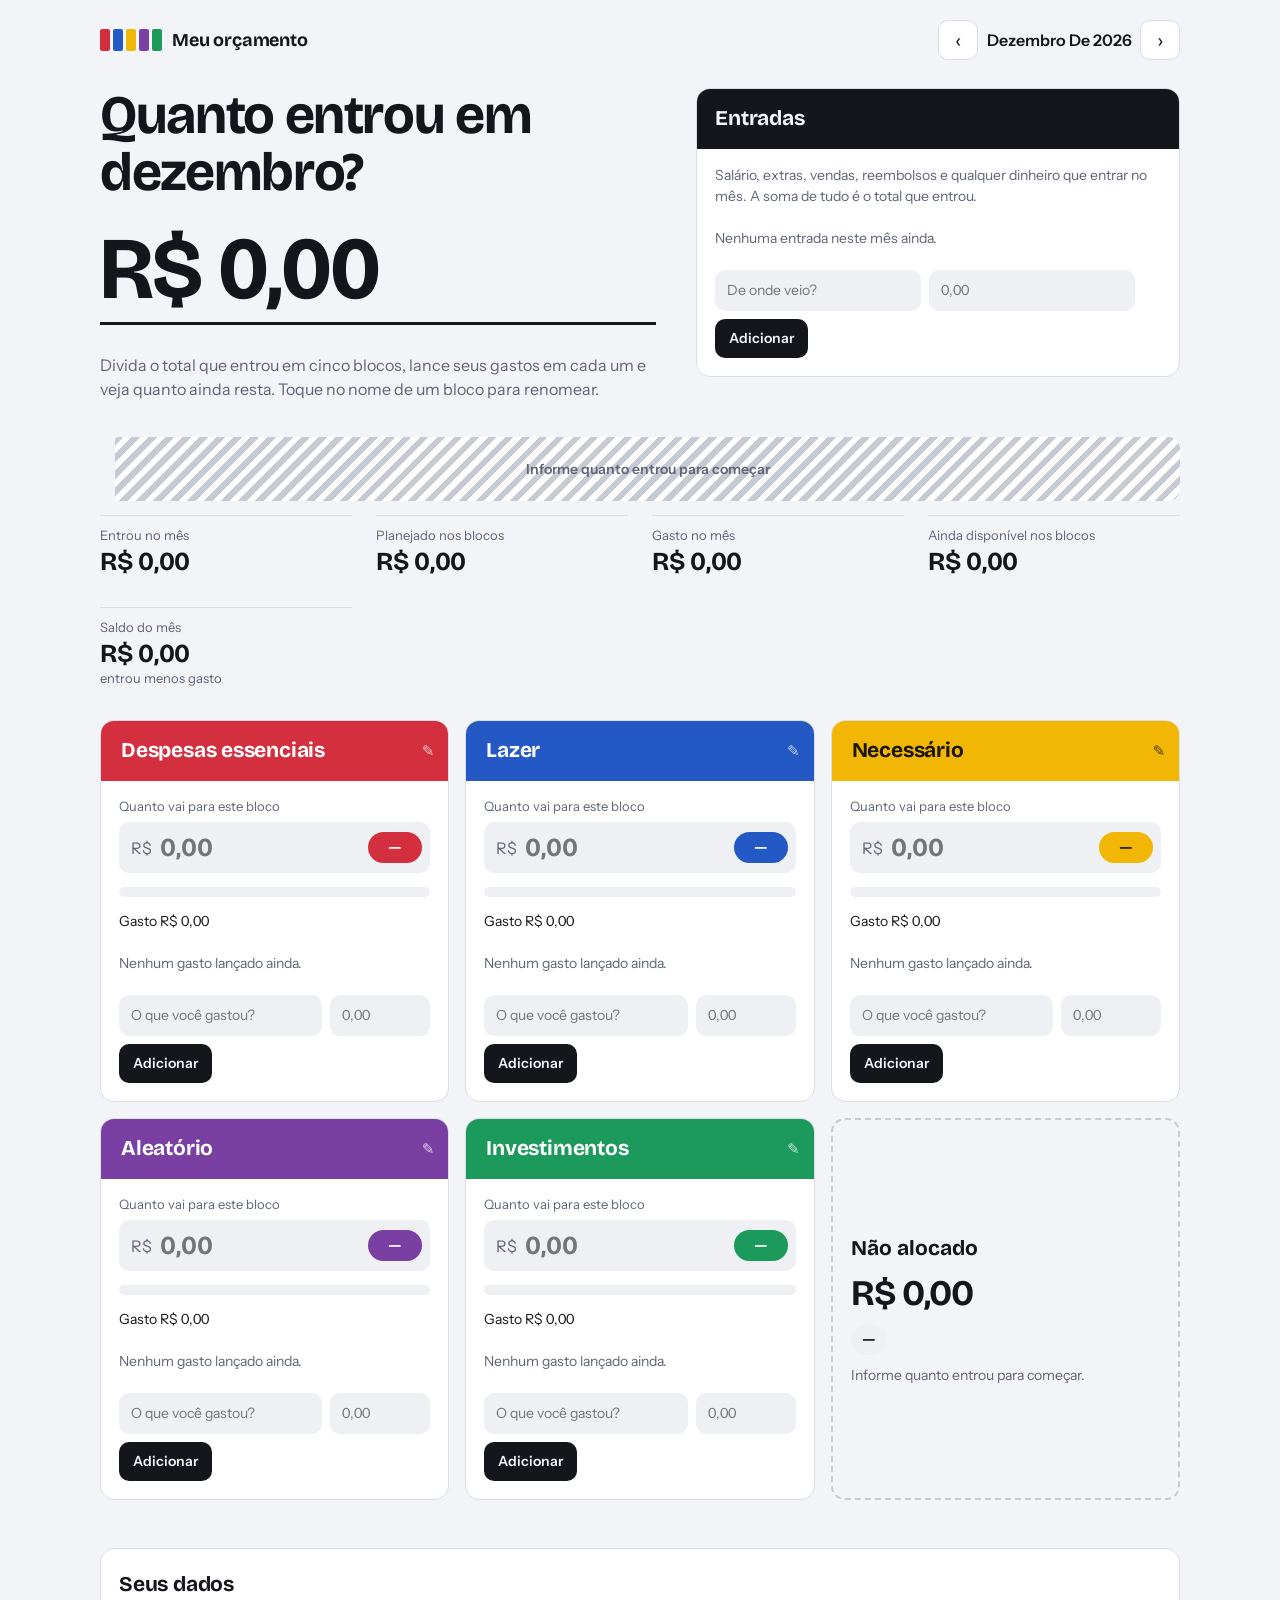
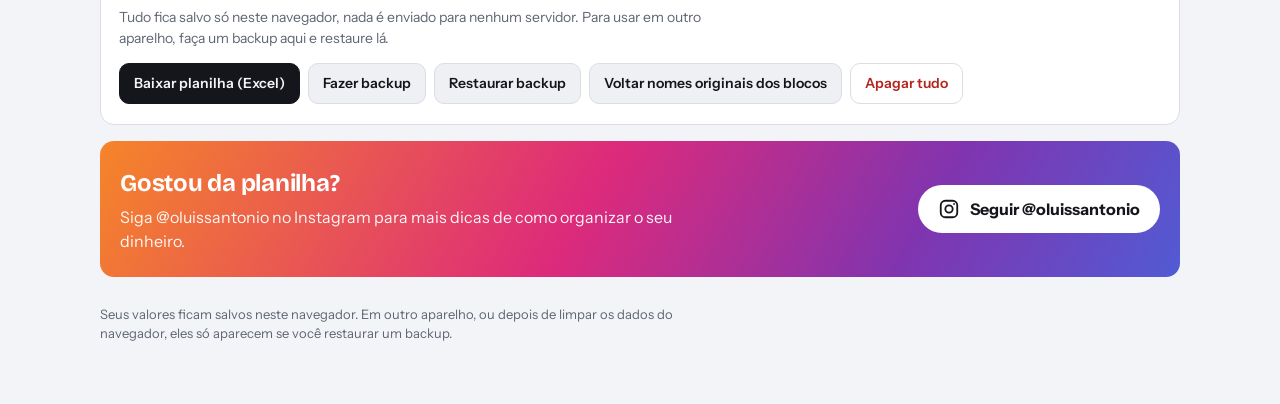
==== commit 51e18620: "Tira o cartão de crédito e adiciona botão para o Instagram Remove a aba e toda a lógica de compras n" ====
--- a/orcamento/index.html
+++ b/orcamento/index.html
@@ -4,7 +4,7 @@
 <meta charset="utf-8">
 <meta name="viewport" content="width=device-width, initial-scale=1, viewport-fit=cover">
 <title>Meu orçamento por blocos</title>
-<meta name="description" content="Planilha de orçamento gratuita: divida o que entrou no mês em 5 blocos, lance gastos e compras no cartão e veja quanto ainda resta. Seus dados ficam só no seu aparelho.">
+<meta name="description" content="Planilha de orçamento gratuita: divida o que entrou no mês em 5 blocos, lance seus gastos e veja quanto ainda resta. Seus dados ficam só no seu aparelho.">
 <meta name="theme-color" content="#14161B">
 <meta property="og:type" content="website">
 <meta property="og:locale" content="pt_BR">
@@ -135,42 +135,7 @@
 .inbox h2{margin:0;font-family:var(--display);font-weight:700;font-size:21px;letter-spacing:-.01em;}
 .inbox .ib{padding:16px 18px 18px;display:flex;flex-direction:column;gap:14px;}
 .inbox .isub{margin:0;font-size:14px;color:var(--muted);}
-.tabs{display:flex;gap:4px;margin:28px 0 0;border-bottom:1px solid var(--line);}
-.tabs button{border:0;background:none;padding:10px 16px;font-weight:600;color:var(--muted);border-bottom:3px solid transparent;margin-bottom:-1px;}
-.tabs button:hover{color:var(--ink);}
-.tabs button[aria-selected="true"]{color:var(--ink);border-bottom-color:var(--ink);}
-.exp li.cardli{padding-right:36px;}
-.exp .ctag{display:inline-block;margin-left:8px;padding:1px 8px;border-radius:999px;background:var(--field);color:var(--muted);font-size:12px;font-weight:600;white-space:nowrap;}
-.cardline{margin:-6px 0 0;font-size:13px;color:var(--muted);}
-.cardline:empty{display:none;}
-
-.cardhead{display:flex;justify-content:space-between;align-items:flex-end;gap:16px;flex-wrap:wrap;padding-top:40px;}
-.ptitle{font-family:var(--display);font-weight:700;font-size:clamp(30px,5.4vw,54px);line-height:1.05;letter-spacing:-.025em;margin:0;}
-.ftotal{font-family:var(--display);font-weight:700;font-size:clamp(32px,7vw,56px);line-height:1.05;letter-spacing:-.02em;font-variant-numeric:tabular-nums;}
-.cform{background:var(--surface);border:1px solid var(--line);border-radius:14px;padding:18px;margin-top:24px;display:grid;grid-template-columns:repeat(auto-fit,minmax(160px,1fr));gap:14px;align-items:end;}
-.cform label{display:block;font-size:13px;color:var(--muted);margin-bottom:6px;}
-.cform input,.cform select{width:100%;background:var(--field);border:1px solid transparent;border-radius:10px;padding:10px 11px;font-size:15px;color:var(--ink);font-family:inherit;}
-.cform input:focus,.cform select:focus{outline:2px solid var(--ink);}
-.cform .wide{grid-column:1/-1;}
-.cform button{background:var(--ink);color:var(--bg);border:0;border-radius:10px;padding:11px 16px;font-weight:600;}
-.cform button:hover{opacity:.85;}
-.cform .note{grid-column:1/-1;margin:0;font-size:13px;color:var(--muted);min-height:1.4em;}
-.cform .err{grid-column:1/-1;margin:0;}
-.flist{list-style:none;margin:20px 0 0;padding:0;background:var(--surface);border:1px solid var(--line);border-radius:14px;overflow:hidden;}
-.flist li{display:flex;align-items:center;gap:12px;padding:12px 16px;border-bottom:1px solid var(--line);}
-.flist li:last-child{border-bottom:0;}
-.flist .dot{flex:0 0 12px;height:12px;border-radius:3px;}
-.flist .info{flex:1;min-width:0;overflow-wrap:anywhere;}
-.flist .info small{display:block;color:var(--muted);font-size:13px;}
-.flist .v{font-weight:600;font-variant-numeric:tabular-nums;}
-.flist .x{width:30px;height:30px;border:0;background:none;color:var(--muted);border-radius:6px;font-size:18px;line-height:1;}
-.flist .x:hover{color:var(--danger);background:var(--field);}
-.flist li.empty{color:var(--muted);padding:18px 16px;}
-.chips{display:flex;flex-wrap:wrap;gap:8px;margin-top:16px;}
-.chip{background:var(--c);color:var(--on);border-radius:999px;padding:6px 12px;font-weight:600;font-size:14px;font-variant-numeric:tabular-nums;}
-.fnote{font-size:13px;color:var(--muted);margin:12px 0 0;max-width:70ch;}
-.nextwrap{margin-top:32px;}
-.nextwrap h2{font-family:var(--display);font-weight:700;font-size:20px;margin:0 0 12px;}
+.hero{padding:28px 0 4px;}
 
 /* seus dados */
 .tools{margin-top:48px;background:var(--surface);border:1px solid var(--line);border-radius:14px;padding:20px 18px;}
@@ -184,6 +149,15 @@
 .toolbtns .danger:hover{border-color:var(--danger);}
 .tools .msg{margin-top:10px;font-weight:600;color:var(--ink);}
 .tools .msg:empty{display:none;}
+
+/* instagram */
+.insta{margin-top:16px;border-radius:14px;padding:24px 20px;color:#fff;background:linear-gradient(120deg,#F58529 0%,#DD2A7B 45%,#8134AF 75%,#515BD4 100%);display:flex;align-items:center;justify-content:space-between;gap:16px 24px;flex-wrap:wrap;}
+.insta h2{margin:0 0 4px;font-family:var(--display);font-weight:700;font-size:24px;letter-spacing:-.01em;}
+.insta p{margin:0;max-width:52ch;opacity:.95;}
+.insta a{display:inline-flex;align-items:center;gap:10px;background:#fff;color:#14161B;text-decoration:none;font-weight:700;border-radius:999px;padding:12px 20px;white-space:nowrap;}
+.insta a:hover{transform:translateY(-1px);box-shadow:0 6px 18px rgba(0,0,0,.18);}
+.insta a:focus-visible{outline:3px solid #fff;outline-offset:3px;}
+.insta svg{width:22px;height:22px;flex:none;}
 
 footer{padding:28px 0 56px;color:var(--muted);font-size:13px;}
 footer p{margin:0 0 4px;max-width:70ch;}
@@ -211,13 +185,7 @@
     </nav>
   </header>
 
-  <div class="tabs" role="tablist" aria-label="Seções">
-    <button type="button" role="tab" id="tab-blocos" aria-selected="true" aria-controls="panel-blocos">Blocos</button>
-    <button type="button" role="tab" id="tab-cartao" aria-selected="false" aria-controls="panel-cartao" tabindex="-1">Cartão de crédito</button>
-  </div>
-
   <main>
-  <div id="panel-blocos" role="tabpanel" aria-labelledby="tab-blocos">
     <section class="hero">
     <div class="hero-grid">
     <div>
@@ -250,52 +218,6 @@
     </section>
 
     <section id="grid" class="grid" aria-label="Blocos do mês"></section>
-  </div>
-
-  <div id="panel-cartao" role="tabpanel" aria-labelledby="tab-cartao" hidden>
-    <div class="cardhead">
-      <h1 id="cardTitle" class="ptitle">Fatura do mês</h1>
-      <div id="faturaTotal" class="ftotal">R$ 0,00</div>
-    </div>
-    <p class="lede">Lance cada compra no cartão e escolha a qual bloco ela pertence. O valor entra no gasto desse bloco, no mês da fatura. Não lance a mesma compra de novo na aba Blocos.</p>
-
-    <div class="cform">
-      <div class="wide">
-        <label for="cDesc">O que você comprou</label>
-        <input id="cDesc" type="text" maxlength="60" placeholder="Ex.: Tênis, assinatura, mercado" autocomplete="off">
-      </div>
-      <div>
-        <label for="cVal">Valor total da compra (R$)</label>
-        <input id="cVal" inputmode="decimal" placeholder="0,00" autocomplete="off">
-      </div>
-      <div>
-        <label for="cParc">Parcelas</label>
-        <input id="cParc" type="number" min="1" max="48" value="1" inputmode="numeric">
-      </div>
-      <div>
-        <label for="cBlock">Bloco</label>
-        <select id="cBlock"></select>
-      </div>
-      <div>
-        <label for="cStart">Primeira fatura</label>
-        <select id="cStart"></select>
-      </div>
-      <div>
-        <button id="cAdd" type="button">Lançar compra</button>
-      </div>
-      <p id="cPrev" class="note"></p>
-      <p id="cErr" class="err" role="alert"></p>
-    </div>
-
-    <ul id="flist" class="flist"></ul>
-    <p class="fnote">Remover uma compra apaga todas as parcelas dela, em todos os meses.</p>
-    <div id="fchips" class="chips" aria-label="Fatura por bloco"></div>
-
-    <div id="fnextWrap" class="nextwrap" hidden>
-      <h2>Já comprometido nas próximas faturas</h2>
-      <dl id="fnext" class="summary"></dl>
-    </div>
-  </div>
 
   <section class="tools" aria-labelledby="toolsTitle">
     <h2 id="toolsTitle">Seus dados</h2>
@@ -310,20 +232,27 @@
     <input id="impJson" type="file" accept="application/json,.json" hidden>
     <p id="toolMsg" class="msg" role="status"></p>
   </section>
+
+  <section class="insta" aria-labelledby="instaTitle">
+    <div>
+      <h2 id="instaTitle">Gostou da planilha?</h2>
+      <p>Siga @oluissantonio no Instagram para mais dicas de como organizar o seu dinheiro.</p>
+    </div>
+    <a href="https://www.instagram.com/oluissantonio/" target="_blank" rel="noopener">
+      <svg viewBox="0 0 24 24" fill="none" stroke="currentColor" stroke-width="2" aria-hidden="true"><rect x="3" y="3" width="18" height="18" rx="5"/><circle cx="12" cy="12" r="4"/><circle cx="17.5" cy="6.5" r="1" fill="currentColor" stroke="none"/></svg>
+      Seguir @oluissantonio
+    </a>
+  </section>
   </main>
 
   <footer>
     <p>Seus valores ficam salvos neste navegador. Em outro aparelho, ou depois de limpar os dados do navegador, eles só aparecem se você restaurar um backup.</p>
-    <p id="credit" hidden></p>
     <p id="storeWarn" class="storewarn"></p>
   </footer>
 </div>
 
 <script>
 (function(){
-  // Seu @ do Instagram (sem o @). Deixe vazio para não mostrar o crédito no rodapé.
-  var INSTAGRAM = '';
-
   var KEY = 'financas-blocos-v1';
   var BLOCKS = [
     {id:'essenciais',    padrao:'Despesas essenciais', cor:'#D42F3F', on:'#FFFFFF'},
@@ -345,7 +274,6 @@
   var storageOk = true;
   function normalize(d){
     if(!d || typeof d.months!=='object' || d.months===null || Array.isArray(d.months)) return null;
-    if(!Array.isArray(d.cards)) d.cards = [];
     if(!d.names || typeof d.names!=='object') d.names = {};
     Object.keys(d.months).forEach(function(k){
       var m = d.months[k];
@@ -361,7 +289,7 @@
       var raw = localStorage.getItem(KEY);
       if(raw){ var d = normalize(JSON.parse(raw)); if(d) return d; }
     }catch(e){ storageOk = false; }
-    return {months:{},cards:[],names:{}};
+    return {months:{},names:{}};
   }
   function save(){
     try{ localStorage.setItem(KEY, JSON.stringify(data)); storageOk = true; }
@@ -405,24 +333,7 @@
     var x = a.split('-').map(Number), y = b.split('-').map(Number);
     return (y[0]-x[0])*12 + (y[1]-x[1]);
   }
-  // parcelas do cartão que caem na fatura de um mês
-  function chargesFor(key){
-    var out = [];
-    data.cards.forEach(function(p){
-      var i = monthDiff(p.start,key);
-      if(i>=0 && i<p.parcels){
-        var cents = Math.round(p.total*100), base = Math.floor(cents/p.parcels);
-        var c = (i===p.parcels-1) ? cents - base*(p.parcels-1) : base;
-        out.push({p:p, n:i+1, value:c/100});
-      }
-    });
-    return out;
-  }
-  function cardSpent(key,id){
-    return chargesFor(key).reduce(function(a,c){ return c.p.block===id ? a + c.value : a; },0);
-  }
-  function manualOf(m,id){ return (m.spent[id]||[]).reduce(function(a,e){ return a + e.value; },0); }
-  function spentOf(m,id){ return manualOf(m,id) + cardSpent(cur,id); }
+  function spentOf(m,id){ return (m.spent[id]||[]).reduce(function(a,e){ return a + e.value; },0); }
   function spentSum(m){ return BLOCKS.reduce(function(a,b){ return a + spentOf(m,b.id); },0); }
 
   function parseBRL(s){
@@ -467,7 +378,6 @@
         '</div>'+
         '<div class="meter"><div class="fill" data-fill></div></div>'+
         '<div class="nums"><span data-spent></span><span data-left></span></div>'+
-        '<p class="cardline" data-card></p>'+
         '<ul class="exp" data-list></ul>'+
         '<div class="add">'+
           '<input data-desc type="text" maxlength="60" placeholder="O que você gastou?" aria-label="Descrição do gasto em '+esc(b.nome)+'">'+
@@ -497,23 +407,11 @@
     var m = month(), ul = $('[data-list]',card);
     ul.innerHTML = '';
     var arr = m.spent[id]||[];
-    var cardItems = chargesFor(cur).filter(function(c){ return c.p.block===id; });
-    if(!arr.length && !cardItems.length){
+    if(!arr.length){
       var li = document.createElement('li'); li.className='empty';
       li.textContent = 'Nenhum gasto lançado ainda.';
       ul.appendChild(li); return;
     }
-    cardItems.forEach(function(c){
-      var li = document.createElement('li'); li.className='cardli';
-      var d = document.createElement('span'); d.className='d';
-      d.textContent = c.p.desc;
-      var tag = document.createElement('small'); tag.className='ctag';
-      tag.textContent = c.p.parcels>1 ? 'Cartão '+c.n+'/'+c.p.parcels : 'Cartão';
-      d.appendChild(tag);
-      var v = document.createElement('span'); v.className='v'; v.textContent = brl.format(c.value);
-      li.appendChild(d); li.appendChild(v);
-      ul.appendChild(li);
-    });
     arr.slice().reverse().forEach(function(e){
       var li = document.createElement('li');
       var d = document.createElement('span'); d.className='d'; d.textContent = e.desc;
@@ -532,8 +430,6 @@
     grid.innerHTML = '';
     BLOCKS.forEach(function(b){ grid.appendChild(buildCard(b,m)); });
     grid.appendChild(buildFree());
-    fillStart();
-    renderCard();
     renderEntries();
     updateDerived();
   }
@@ -570,113 +466,7 @@
     descEl.focus();
   }
 
-  /* ---------- cartão de crédito ---------- */
   function blockById(id){ return BLOCKS.filter(function(b){ return b.id===id; })[0] || BLOCKS[0]; }
-
-  function fillBlocks(){
-    var sel = $('#cBlock'), was = sel.value;
-    sel.innerHTML = BLOCKS.map(function(b){ return '<option value="'+b.id+'">'+esc(b.nome)+'</option>'; }).join('');
-    if(was) sel.value = was;
-  }
-  function fillStart(){
-    var html = '';
-    for(var i=0;i<12;i++){
-      var k = shift(cur,i);
-      html += '<option value="'+k+'">'+monthLong(k)+'</option>';
-    }
-    $('#cStart').innerHTML = html;
-  }
-  function refreshLists(){
-    BLOCKS.forEach(function(b){
-      var card = $('[data-id="'+b.id+'"]',grid);
-      if(card) renderList(card,b.id);
-    });
-  }
-  function sumCharges(list){ return list.reduce(function(a,c){ return a + c.value; },0); }
-
-  function renderCard(){
-    var list = chargesFor(cur);
-    $('#cardTitle').textContent = 'Fatura de '+monthName(cur);
-    $('#faturaTotal').textContent = brl.format(sumCharges(list));
-
-    var ul = $('#flist'); ul.innerHTML = '';
-    if(!list.length){
-      var e = document.createElement('li'); e.className = 'empty';
-      e.textContent = 'Nenhuma compra nesta fatura. Lance a primeira no formulário acima.';
-      ul.appendChild(e);
-    }
-    list.forEach(function(c){
-      var b = blockById(c.p.block);
-      var li = document.createElement('li');
-      var dot = document.createElement('span'); dot.className = 'dot'; dot.style.background = b.cor;
-      var info = document.createElement('div'); info.className = 'info';
-      var t = document.createElement('div'); t.textContent = c.p.desc;
-      var s = document.createElement('small');
-      s.textContent = (c.p.parcels>1 ? 'Parcela '+c.n+' de '+c.p.parcels+' (total '+brl.format(c.p.total)+')' : 'À vista')+', '+b.nome;
-      info.appendChild(t); info.appendChild(s);
-      var v = document.createElement('span'); v.className = 'v'; v.textContent = brl.format(c.value);
-      var x = document.createElement('button'); x.type = 'button'; x.className = 'x'; x.textContent = '×';
-      x.setAttribute('aria-label','Remover compra '+c.p.desc+(c.p.parcels>1?' e todas as parcelas':''));
-      x.dataset.delp = c.p.id;
-      li.appendChild(dot); li.appendChild(info); li.appendChild(v); li.appendChild(x);
-      ul.appendChild(li);
-    });
-
-    var chips = $('#fchips'); chips.innerHTML = '';
-    BLOCKS.forEach(function(b){
-      var v = list.reduce(function(a,c){ return c.p.block===b.id ? a + c.value : a; },0);
-      if(v<=0) return;
-      var s = document.createElement('span'); s.className = 'chip';
-      s.style.setProperty('--c',b.cor); s.style.setProperty('--on',b.on);
-      s.textContent = b.nome+' '+brl.format(v)+' ('+fmtPct(v,sumCharges(list))+' da fatura)';
-      chips.appendChild(s);
-    });
-
-    var html = '', any = false;
-    for(var i=1;i<=3;i++){
-      var k = shift(cur,i), tot = sumCharges(chargesFor(k));
-      if(tot>0) any = true;
-      html += '<div><dt>Fatura de '+monthName(k)+'</dt><dd class="big">'+brl.format(tot)+'</dd></div>';
-    }
-    $('#fnext').innerHTML = html;
-    $('#fnextWrap').hidden = !any;
-  }
-
-  function updatePreview(){
-    var t = parseBRL($('#cVal').value);
-    var n = Math.max(1,Math.min(48,parseInt($('#cParc').value,10)||1));
-    $('#cPrev').textContent = t<=0 ? '' :
-      (n>1 ? n+' parcelas de cerca de '+brl.format(t/n)+', uma em cada fatura.' : 'Compra à vista de '+brl.format(t)+' na fatura escolhida.');
-  }
-
-  function addPurchase(){
-    var err = $('#cErr');
-    var total = parseBRL($('#cVal').value);
-    var parcels = Math.max(1,Math.min(48,parseInt($('#cParc').value,10)||1));
-    if(total<=0){ err.textContent = 'Informe o valor total da compra.'; $('#cVal').focus(); return; }
-    err.textContent = '';
-    data.cards.push({
-      id: uid(),
-      desc: $('#cDesc').value.trim() || 'Sem descrição',
-      total: total, parcels: parcels,
-      block: $('#cBlock').value, start: $('#cStart').value
-    });
-    save();
-    $('#cDesc').value = ''; $('#cVal').value = ''; $('#cParc').value = 1; updatePreview();
-    renderCard(); refreshLists(); updateDerived();
-    $('#cDesc').focus();
-  }
-
-  function showTab(name){
-    ['blocos','cartao'].forEach(function(n){
-      var on = n===name;
-      $('#panel-'+n).hidden = !on;
-      var t = $('#tab-'+n);
-      t.setAttribute('aria-selected', on ? 'true' : 'false');
-      t.tabIndex = on ? 0 : -1;
-    });
-    if(name==='cartao') renderCard();
-  }
 
   /* ---------- atualização dos números ---------- */
   function updateDerived(){
@@ -694,8 +484,6 @@
       $('[data-pct]',card).textContent = fmtPct(pl,income);
       $('[data-fill]',card).style.width = (pl>0 ? Math.min(100, sp/pl*100) : (sp>0 ? 100 : 0))+'%';
       $('[data-spent]',card).textContent = 'Gasto '+brl.format(sp);
-      var cs = cardSpent(cur,b.id);
-      $('[data-card]',card).textContent = cs>0 ? 'Inclui '+brl.format(cs)+' do cartão' : '';
       var left = $('[data-left]',card);
       left.classList.toggle('over', sp>pl);
       left.textContent = pl>0 ? (sp<=pl ? 'Restam '+brl.format(pl-sp) : 'Passou '+brl.format(sp-pl))
@@ -716,7 +504,7 @@
     }
     freeSeg.title = 'Não alocado: '+brl.format(Math.max(free,0));
 
-    // cartão "Não alocado"
+    // quadro "Não alocado"
     var fc = $('#free');
     if(fc){
       var neg = free<0;
@@ -772,7 +560,7 @@
     var b = blockById(id), v = value.trim();
     if(v && v!==b.padrao) data.names[id] = v; else delete data.names[id];
     b.nome = v || b.padrao;
-    save(); fillBlocks(); renderCard(); updateDerived();
+    save(); updateDerived();
   }
 
   /* ---------- seus dados ---------- */
@@ -790,7 +578,6 @@
   function exportCsv(){
     var keys = {};
     Object.keys(data.months).forEach(function(k){ keys[k] = 1; });
-    data.cards.forEach(function(p){ for(var i=0;i<p.parcels;i++) keys[shift(p.start,i)] = 1; });
     var rows = [['Mês','Tipo','Bloco','Descrição','Valor (R$)']];
     Object.keys(keys).sort().forEach(function(k){
       var m = data.months[k] || {entries:[],plan:{},spent:{}}, ml = monthLong(k);
@@ -801,9 +588,6 @@
       BLOCKS.forEach(function(b){
         ((m.spent||{})[b.id]||[]).forEach(function(e){ rows.push([ml,'Gasto',b.nome,e.desc,numf.format(e.value)]); });
       });
-      chargesFor(k).forEach(function(c){
-        rows.push([ml,'Cartão',blockById(c.p.block).nome,c.p.desc+(c.p.parcels>1?' ('+c.n+'/'+c.p.parcels+')':''),numf.format(c.value)]);
-      });
     });
     if(rows.length===1){ toolMsg('Ainda não há valores para baixar.'); return; }
     var csv = '﻿'+rows.map(function(r){ return r.map(csvCell).join(';'); }).join('\r\n');
@@ -823,7 +607,7 @@
       try{ d = normalize(JSON.parse(r.result)); }catch(e){}
       if(!d){ toolMsg('Esse arquivo não é um backup desta planilha.'); return; }
       if(!confirm('Restaurar este backup? Os valores atuais deste aparelho serão substituídos.')) return;
-      data = d; applyNames(); save(); fillBlocks(); renderAll();
+      data = d; applyNames(); save(); renderAll();
       toolMsg('Backup restaurado.');
     };
     r.onerror = function(){ toolMsg('Não foi possível ler o arquivo.'); };
@@ -869,10 +653,10 @@
   });
 
   document.addEventListener('focusin',function(e){
-    if(e.target.matches('[data-plan], #cVal, [data-name]')) e.target.select();
+    if(e.target.matches('[data-plan], [data-name]')) e.target.select();
   });
   document.addEventListener('focusout',function(e){
-    if(e.target.matches('[data-plan], #cVal')) setField(e.target, parseBRL(e.target.value));
+    if(e.target.matches('[data-plan]')) setField(e.target, parseBRL(e.target.value));
     else if(e.target.matches('[data-name]')) e.target.value = blockById(e.target.closest('.block').dataset.id).nome;
   });
 
@@ -889,30 +673,6 @@
     save(); renderAll();
   });
 
-  // abas
-  $('#tab-blocos').addEventListener('click',function(){ showTab('blocos'); });
-  $('#tab-cartao').addEventListener('click',function(){ showTab('cartao'); });
-  $('.tabs').addEventListener('keydown',function(e){
-    if(e.key==='ArrowRight'){ showTab('cartao'); $('#tab-cartao').focus(); }
-    if(e.key==='ArrowLeft'){ showTab('blocos'); $('#tab-blocos').focus(); }
-  });
-
-  // formulário do cartão
-  $('#cVal').addEventListener('input',function(e){ clean(e.target); $('#cErr').textContent = ''; updatePreview(); });
-  $('#cParc').addEventListener('input',updatePreview);
-  $('#cAdd').addEventListener('click',addPurchase);
-  ['cDesc','cVal','cParc'].forEach(function(id){
-    $('#'+id).addEventListener('keydown',function(e){
-      if(e.key==='Enter'){ e.preventDefault(); addPurchase(); }
-    });
-  });
-  $('#flist').addEventListener('click',function(e){
-    var t = e.target.closest('[data-delp]');
-    if(!t) return;
-    data.cards = data.cards.filter(function(p){ return p.id !== t.dataset.delp; });
-    save(); renderCard(); refreshLists(); updateDerived();
-  });
-
   // outras entradas
   $('#entAdd').addEventListener('click',addEntry);
   ['entDesc','entVal'].forEach(function(id){
@@ -940,22 +700,16 @@
     e.target.value = '';
   });
   $('#resetNames').addEventListener('click',function(){
-    data.names = {}; applyNames(); save(); fillBlocks(); renderAll();
+    data.names = {}; applyNames(); save(); renderAll();
     toolMsg('Os blocos voltaram aos nomes originais.');
   });
   $('#wipe').addEventListener('click',function(){
     if(!confirm('Apagar todos os valores de todos os meses? Isso não pode ser desfeito. Se quiser, faça um backup antes.')) return;
-    data = {months:{},cards:[],names:{}}; applyNames(); save(); fillBlocks(); renderAll();
+    data = {months:{},names:{}}; applyNames(); save(); renderAll();
     toolMsg('Tudo apagado. Comece de novo quando quiser.');
   });
 
-  if(INSTAGRAM){
-    var cr = $('#credit');
-    cr.innerHTML = 'Feito por <a href="https://instagram.com/'+encodeURIComponent(INSTAGRAM)+'" target="_blank" rel="noopener">@'+esc(INSTAGRAM)+'</a>';
-    cr.hidden = false;
-  }
-
-  fillBlocks();
+ 
   buildStrip();
   renderAll();
 
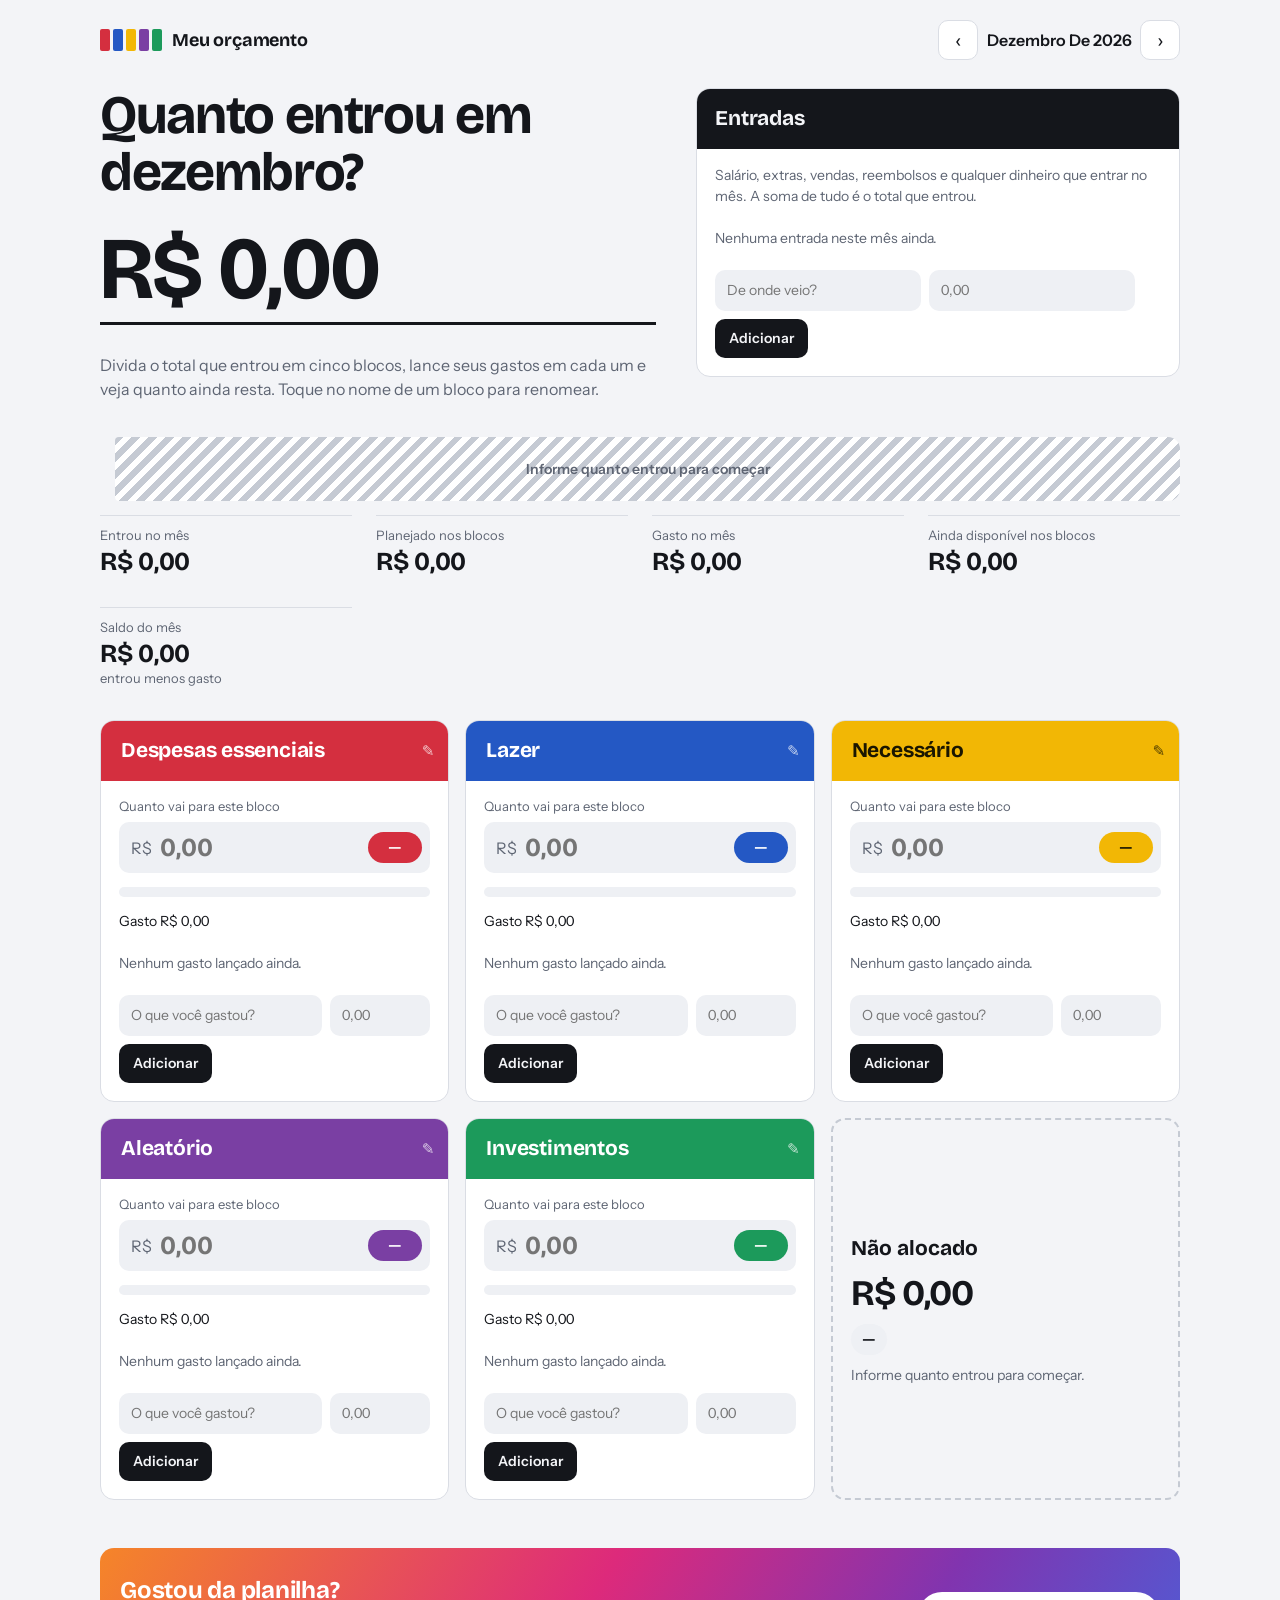
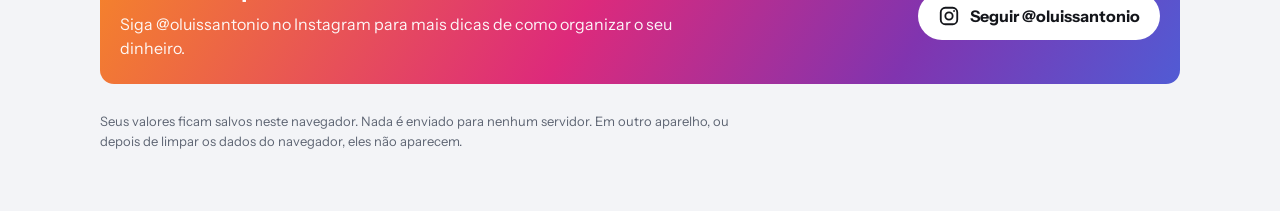
==== commit c39b4497: "Remove a seção "Seus dados" da planilha Tira os botões de baixar planilha, backup, restaurar, voltar" ====
--- a/orcamento/index.html
+++ b/orcamento/index.html
@@ -137,21 +137,8 @@
 .inbox .isub{margin:0;font-size:14px;color:var(--muted);}
 .hero{padding:28px 0 4px;}
 
-/* seus dados */
-.tools{margin-top:48px;background:var(--surface);border:1px solid var(--line);border-radius:14px;padding:20px 18px;}
-.tools h2{margin:0 0 6px;font-family:var(--display);font-weight:700;font-size:21px;letter-spacing:-.01em;}
-.tools p{margin:0;color:var(--muted);font-size:14px;max-width:70ch;}
-.toolbtns{display:flex;flex-wrap:wrap;gap:8px;margin-top:14px;}
-.toolbtns button{border:1px solid var(--line);background:var(--field);border-radius:10px;padding:9px 14px;font-weight:600;font-size:14px;}
-.toolbtns button:hover{border-color:var(--ink);}
-.toolbtns .primary{background:var(--ink);color:var(--bg);border-color:var(--ink);}
-.toolbtns .danger{color:var(--danger);background:transparent;}
-.toolbtns .danger:hover{border-color:var(--danger);}
-.tools .msg{margin-top:10px;font-weight:600;color:var(--ink);}
-.tools .msg:empty{display:none;}
-
 /* instagram */
-.insta{margin-top:16px;border-radius:14px;padding:24px 20px;color:#fff;background:linear-gradient(120deg,#F58529 0%,#DD2A7B 45%,#8134AF 75%,#515BD4 100%);display:flex;align-items:center;justify-content:space-between;gap:16px 24px;flex-wrap:wrap;}
+.insta{margin-top:48px;border-radius:14px;padding:24px 20px;color:#fff;background:linear-gradient(120deg,#F58529 0%,#DD2A7B 45%,#8134AF 75%,#515BD4 100%);display:flex;align-items:center;justify-content:space-between;gap:16px 24px;flex-wrap:wrap;}
 .insta h2{margin:0 0 4px;font-family:var(--display);font-weight:700;font-size:24px;letter-spacing:-.01em;}
 .insta p{margin:0;max-width:52ch;opacity:.95;}
 .insta a{display:inline-flex;align-items:center;gap:10px;background:#fff;color:#14161B;text-decoration:none;font-weight:700;border-radius:999px;padding:12px 20px;white-space:nowrap;}
@@ -219,20 +206,6 @@
 
     <section id="grid" class="grid" aria-label="Blocos do mês"></section>
 
-  <section class="tools" aria-labelledby="toolsTitle">
-    <h2 id="toolsTitle">Seus dados</h2>
-    <p>Tudo fica salvo só neste navegador, nada é enviado para nenhum servidor. Para usar em outro aparelho, faça um backup aqui e restaure lá.</p>
-    <div class="toolbtns">
-      <button id="expCsv" type="button" class="primary">Baixar planilha (Excel)</button>
-      <button id="expJson" type="button">Fazer backup</button>
-      <button id="impBtn" type="button">Restaurar backup</button>
-      <button id="resetNames" type="button">Voltar nomes originais dos blocos</button>
-      <button id="wipe" type="button" class="danger">Apagar tudo</button>
-    </div>
-    <input id="impJson" type="file" accept="application/json,.json" hidden>
-    <p id="toolMsg" class="msg" role="status"></p>
-  </section>
-
   <section class="insta" aria-labelledby="instaTitle">
     <div>
       <h2 id="instaTitle">Gostou da planilha?</h2>
@@ -246,7 +219,7 @@
   </main>
 
   <footer>
-    <p>Seus valores ficam salvos neste navegador. Em outro aparelho, ou depois de limpar os dados do navegador, eles só aparecem se você restaurar um backup.</p>
+    <p>Seus valores ficam salvos neste navegador. Nada é enviado para nenhum servidor. Em outro aparelho, ou depois de limpar os dados do navegador, eles não aparecem.</p>
     <p id="storeWarn" class="storewarn"></p>
   </footer>
 </div>
@@ -563,57 +536,6 @@
     save(); updateDerived();
   }
 
-  /* ---------- seus dados ---------- */
-  function download(name,content,type){
-    var url = URL.createObjectURL(new Blob([content],{type:type}));
-    var a = document.createElement('a');
-    a.href = url; a.download = name;
-    document.body.appendChild(a); a.click(); a.remove();
-    setTimeout(function(){ URL.revokeObjectURL(url); },1000);
-  }
-  function toolMsg(t){ $('#toolMsg').textContent = t; }
-  function today(){ return ymKey(new Date())+'-'+String(new Date().getDate()).padStart(2,'0'); }
-
-  function csvCell(v){ v = String(v); return /[;"\r\n]/.test(v) ? '"'+v.replace(/"/g,'""')+'"' : v; }
-  function exportCsv(){
-    var keys = {};
-    Object.keys(data.months).forEach(function(k){ keys[k] = 1; });
-    var rows = [['Mês','Tipo','Bloco','Descrição','Valor (R$)']];
-    Object.keys(keys).sort().forEach(function(k){
-      var m = data.months[k] || {entries:[],plan:{},spent:{}}, ml = monthLong(k);
-      (m.entries||[]).forEach(function(e){ rows.push([ml,'Entrada','',e.desc,numf.format(e.value)]); });
-      BLOCKS.forEach(function(b){
-        if((m.plan||{})[b.id]>0) rows.push([ml,'Planejado',b.nome,'',numf.format(m.plan[b.id])]);
-      });
-      BLOCKS.forEach(function(b){
-        ((m.spent||{})[b.id]||[]).forEach(function(e){ rows.push([ml,'Gasto',b.nome,e.desc,numf.format(e.value)]); });
-      });
-    });
-    if(rows.length===1){ toolMsg('Ainda não há valores para baixar.'); return; }
-    var csv = '﻿'+rows.map(function(r){ return r.map(csvCell).join(';'); }).join('\r\n');
-    download('meu-orcamento-'+today()+'.csv', csv, 'text/csv;charset=utf-8');
-    toolMsg('Planilha baixada. Abra no Excel, Google Planilhas ou Numbers.');
-  }
-
-  function exportJson(){
-    download('backup-orcamento-'+today()+'.json', JSON.stringify(data), 'application/json');
-    toolMsg('Backup baixado. Guarde o arquivo para restaurar em outro aparelho.');
-  }
-
-  function importJson(file){
-    var r = new FileReader();
-    r.onload = function(){
-      var d = null;
-      try{ d = normalize(JSON.parse(r.result)); }catch(e){}
-      if(!d){ toolMsg('Esse arquivo não é um backup desta planilha.'); return; }
-      if(!confirm('Restaurar este backup? Os valores atuais deste aparelho serão substituídos.')) return;
-      data = d; applyNames(); save(); renderAll();
-      toolMsg('Backup restaurado.');
-    };
-    r.onerror = function(){ toolMsg('Não foi possível ler o arquivo.'); };
-    r.readAsText(file);
-  }
-
   /* ---------- eventos ---------- */
 
   grid.addEventListener('input',function(e){
@@ -690,25 +612,6 @@
     save(); renderEntries(); updateDerived();
   });
 
-  // seus dados
-  $('#expCsv').addEventListener('click',exportCsv);
-  $('#expJson').addEventListener('click',exportJson);
-  $('#impBtn').addEventListener('click',function(){ $('#impJson').click(); });
-  $('#impJson').addEventListener('change',function(e){
-    var f = e.target.files && e.target.files[0];
-    if(f) importJson(f);
-    e.target.value = '';
-  });
-  $('#resetNames').addEventListener('click',function(){
-    data.names = {}; applyNames(); save(); renderAll();
-    toolMsg('Os blocos voltaram aos nomes originais.');
-  });
-  $('#wipe').addEventListener('click',function(){
-    if(!confirm('Apagar todos os valores de todos os meses? Isso não pode ser desfeito. Se quiser, faça um backup antes.')) return;
-    data = {months:{},names:{}}; applyNames(); save(); renderAll();
-    toolMsg('Tudo apagado. Comece de novo quando quiser.');
-  });
-
  
   buildStrip();
   renderAll();
